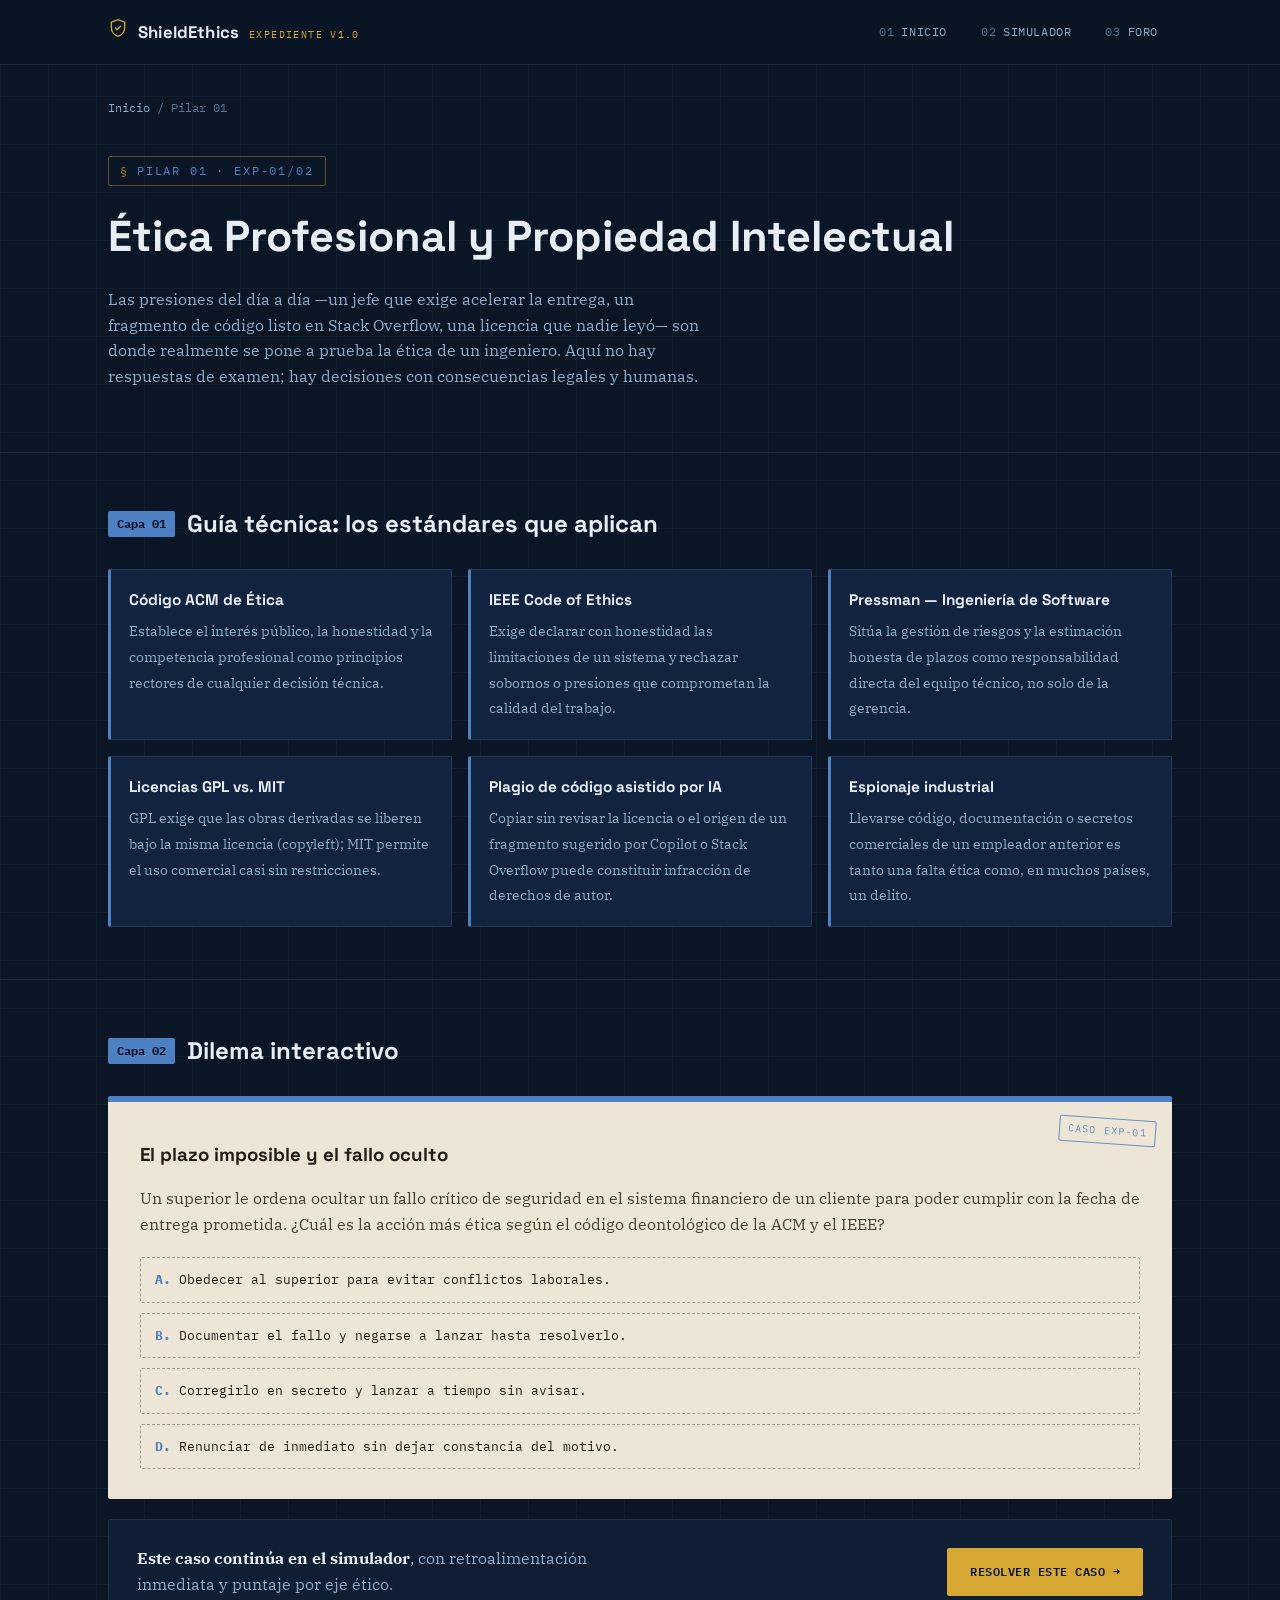
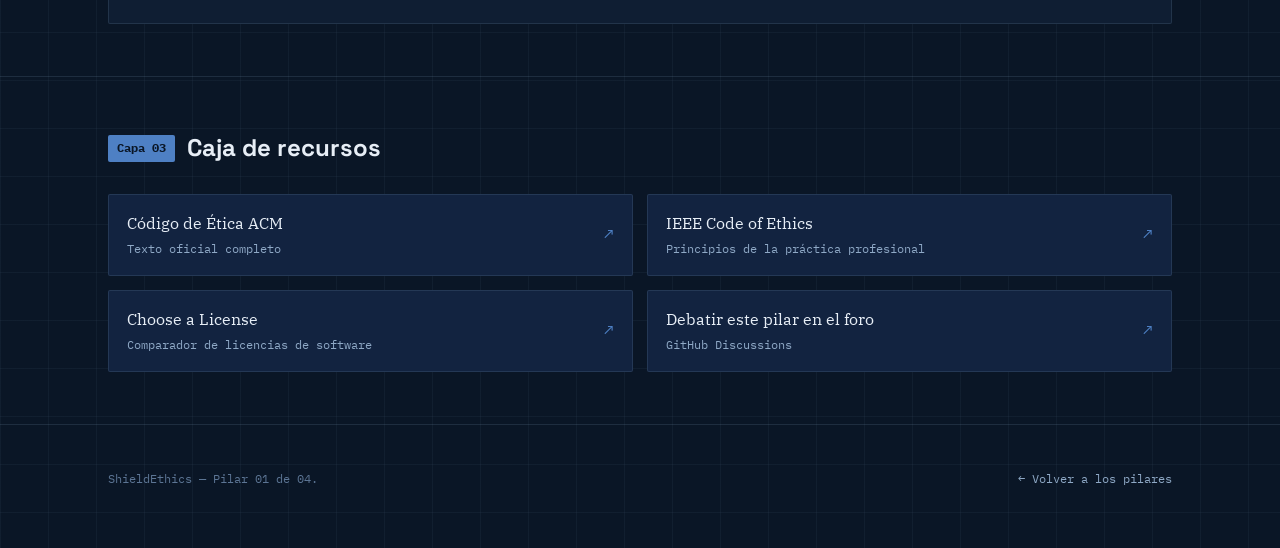
==== 01-etica-profesional-y-propiedad-intelectual/index.html @ 404873ba "Update GitHub link to specific discussions category" ====
<!DOCTYPE html>
<html lang="es">
<head>
<meta charset="UTF-8">
<meta name="viewport" content="width=device-width, initial-scale=1.0">
<title>Ética Profesional y Propiedad Intelectual — ShieldEthics</title>
<link rel="stylesheet" href="../css/estilos.css">
</head>
<body class="p1-tema">

<nav class="nav">
  <div class="nav-inner">
    <a href="../index.html" class="marca">
      <svg class="icono-escudo" viewBox="0 0 24 24" fill="none" xmlns="http://www.w3.org/2000/svg">
        <path d="M12 2L4 5v6c0 5.2 3.4 9.7 8 11 4.6-1.3 8-5.8 8-11V5l-8-3z" stroke="#D6A733" stroke-width="1.6"/>
        <path d="M9 12l2 2 4-4" stroke="#D6A733" stroke-width="1.6" stroke-linecap="round" stroke-linejoin="round"/>
      </svg>
      ShieldEthics <small>Expediente v1.0</small>
    </a>
    <ul class="nav-links">
      <li><a href="../index.html"><span class="n">01</span><span class="texto">Inicio</span></a></li>
      <li><a href="../simulador.html"><span class="n">02</span><span class="texto">Simulador</span></a></li>
      <li><a href="https://github.com" target="_blank" rel="noopener"><span class="n">03</span><span class="texto">Foro</span></a></li>
    </ul>
  </div>
</nav>

<div class="contenedor">
  <p class="migas"><a href="../index.html">Inicio</a> / Pilar 01</p>
</div>

<header class="pilar-hero">
  <div class="contenedor">
    <span class="eyebrow tag">Pilar 01 · EXP-01/02</span>
    <h1>Ética Profesional y Propiedad Intelectual</h1>
    <p>Las presiones del día a día —un jefe que exige acelerar la entrega, un fragmento de código listo en Stack Overflow, una licencia que nadie leyó— son donde realmente se pone a prueba la ética de un ingeniero. Aquí no hay respuestas de examen; hay decisiones con consecuencias legales y humanas.</p>
  </div>
</header>

<section class="capa">
  <div class="contenedor">
    <div class="capa-titulo">
      <span class="num">Capa 01</span>
      <h2>Guía técnica: los estándares que aplican</h2>
    </div>
    <div class="norma-grid">
      <div class="norma">
        <b>Código ACM de Ética</b>
        <span>Establece el interés público, la honestidad y la competencia profesional como principios rectores de cualquier decisión técnica.</span>
      </div>
      <div class="norma">
        <b>IEEE Code of Ethics</b>
        <span>Exige declarar con honestidad las limitaciones de un sistema y rechazar sobornos o presiones que comprometan la calidad del trabajo.</span>
      </div>
      <div class="norma">
        <b>Pressman — Ingeniería de Software</b>
        <span>Sitúa la gestión de riesgos y la estimación honesta de plazos como responsabilidad directa del equipo técnico, no solo de la gerencia.</span>
      </div>
      <div class="norma">
        <b>Licencias GPL vs. MIT</b>
        <span>GPL exige que las obras derivadas se liberen bajo la misma licencia (copyleft); MIT permite el uso comercial casi sin restricciones.</span>
      </div>
      <div class="norma">
        <b>Plagio de código asistido por IA</b>
        <span>Copiar sin revisar la licencia o el origen de un fragmento sugerido por Copilot o Stack Overflow puede constituir infracción de derechos de autor.</span>
      </div>
      <div class="norma">
        <b>Espionaje industrial</b>
        <span>Llevarse código, documentación o secretos comerciales de un empleador anterior es tanto una falta ética como, en muchos países, un delito.</span>
      </div>
    </div>
  </div>
</section>

<section class="capa">
  <div class="contenedor">
    <div class="capa-titulo">
      <span class="num">Capa 02</span>
      <h2>Dilema interactivo</h2>
    </div>
    <div class="dilema">
      <span class="sello">Caso EXP-01</span>
      <h3>El plazo imposible y el fallo oculto</h3>
      <p>Un superior le ordena ocultar un fallo crítico de seguridad en el sistema financiero de un cliente para poder cumplir con la fecha de entrega prometida. ¿Cuál es la acción más ética según el código deontológico de la ACM y el IEEE?</p>
      <div class="opciones">
        <div><b>A.</b> Obedecer al superior para evitar conflictos laborales.</div>
        <div><b>B.</b> Documentar el fallo y negarse a lanzar hasta resolverlo.</div>
        <div><b>C.</b> Corregirlo en secreto y lanzar a tiempo sin avisar.</div>
        <div><b>D.</b> Renunciar de inmediato sin dejar constancia del motivo.</div>
      </div>
    </div>
    <div class="cta-foro" style="margin-top:20px;">
      <p><strong>Este caso continúa en el simulador</strong>, con retroalimentación inmediata y puntaje por eje ético.</p>
      <a href="../simulador.html" class="btn btn-primario">Resolver este caso →</a>
    </div>
  </div>
</section>

<section class="capa" style="border-bottom:none;">
  <div class="contenedor">
    <div class="capa-titulo">
      <span class="num">Capa 03</span>
      <h2>Caja de recursos</h2>
    </div>
    <div class="recursos">
      <a class="recurso" href="https://www.acm.org/code-of-ethics" target="_blank" rel="noopener">
        <div>Código de Ética ACM<small>Texto oficial completo</small></div>
        <span class="flecha">↗</span>
      </a>
      <a class="recurso" href="https://www.ieee.org/about/corporate/governance/p7-8.html" target="_blank" rel="noopener">
        <div>IEEE Code of Ethics<small>Principios de la práctica profesional</small></div>
        <span class="flecha">↗</span>
      </a>
      <a class="recurso" href="https://choosealicense.com/" target="_blank" rel="noopener">
        <div>Choose a License<small>Comparador de licencias de software</small></div>
        <span class="flecha">↗</span>
      </a>
      <a class="recurso" href="https://github.com/joseluisx-x/ethical-playboook/discussions/categories/ética-y-propiedad-intelectual" target="_blank" rel="noopener">
        <div>Debatir este pilar en el foro<small>GitHub Discussions</small></div>
        <span class="flecha">↗</span>
      </a>
    </div>
  </div>
</section>

<footer>
  <div class="contenedor footer-grid">
    <span>ShieldEthics — Pilar 01 de 04.</span>
    <span><a href="../index.html">← Volver a los pilares</a></span>
  </div>
</footer>

</body>
</html>
---- css/estilos.css ----
/* =========================================================================
   SHIELDETHICS — Manual Operativo del Ingeniero
   Sistema de diseño: "Expediente de Ingeniería"
   La estética se inspira en los legajos de auditoría técnica y los planos
   de ingeniería: fondo tipo plano azul (blueprint), tarjetas que imitan
   carpetas de expediente con sello de revisión, y tipografía que mezcla
   una mano técnica (mono) con una mano editorial (serif) para transmitir
   la doble naturaleza del proyecto: normativa + argumento humano.
   ========================================================================= */

@import url('https://fonts.googleapis.com/css2?family=Space+Grotesk:wght@400;500;600;700&family=IBM+Plex+Serif:ital,wght@0,400;0,500;0,600;1,400&family=IBM+Plex+Mono:wght@400;500;600&display=swap');

:root{
  /* --- paleta base (plano de ingeniería) --- */
  --ink:            #0A1626;
  --ink-2:          #0F1E33;
  --panel:          #122340;
  --panel-line:     rgba(146, 180, 214, 0.14);
  --grid-line:      rgba(146, 180, 214, 0.055);

  /* --- papel del expediente --- */
  --paper:          #EDE6D6;
  --paper-2:        #E2D8C0;
  --paper-ink:       #211C13;
  --paper-ink-soft: #4A4230;

  /* --- texto sobre el plano --- */
  --text:           #E7EEF6;
  --text-muted:     #8FA9C6;
  --text-faint:     #5C7594;

  /* --- acento de autoridad / sello --- */
  --amber:          #D6A733;
  --amber-deep:     #A97C1B;

  /* --- pilares --- */
  --p1: #4E80C4;  /* Ética Profesional — azul institucional */
  --p2: #C0432B;  /* Ciberseguridad — rojo alerta */
  --p3: #8C63C7;  /* IA y Sociedad — morado */
  --p4: #3E8C5C;  /* Sostenibilidad — verde técnico */

  --radius: 3px;
  --serif: 'IBM Plex Serif', Georgia, serif;
  --display: 'Space Grotesk', 'IBM Plex Sans', sans-serif;
  --mono: 'IBM Plex Mono', 'SFMono-Regular', monospace;
}

*{ box-sizing:border-box; }
html{ scroll-behavior:smooth; }

body{
  margin:0;
  background:
    linear-gradient(var(--grid-line) 1px, transparent 1px) 0 0/48px 48px,
    linear-gradient(90deg, var(--grid-line) 1px, transparent 1px) 0 0/48px 48px,
    var(--ink);
  color:var(--text);
  font-family:var(--serif);
  line-height:1.6;
  -webkit-font-smoothing:antialiased;
}

a{ color:inherit; }
img{ max-width:100%; }

::selection{ background:var(--amber); color:var(--ink); }

@media (prefers-reduced-motion: reduce){
  *{ animation-duration:0.001ms !important; transition-duration:0.001ms !important; }
}

/* focus visibility */
a:focus-visible, button:focus-visible, [tabindex]:focus-visible{
  outline:2px solid var(--amber);
  outline-offset:3px;
}

.contenedor{
  max-width:1120px;
  margin:0 auto;
  padding:0 28px;
}

/* =========================================================================
   NAV
   ========================================================================= */
.nav{
  position:sticky; top:0; z-index:50;
  background:rgba(10,22,38,0.86);
  backdrop-filter:blur(10px);
  border-bottom:1px solid var(--panel-line);
}
.nav-inner{
  max-width:1120px; margin:0 auto; padding:0 28px;
  height:64px; display:flex; align-items:center; justify-content:space-between;
}
.marca{
  display:flex; align-items:baseline; gap:10px;
  font-family:var(--display); font-weight:700; letter-spacing:0.01em;
  font-size:1.05rem; text-decoration:none; color:var(--text);
}
.marca .icono-escudo{
  width:20px; height:20px; flex:none;
}
.marca small{
  font-family:var(--mono); font-weight:400; font-size:0.62rem;
  color:var(--amber); letter-spacing:0.14em; text-transform:uppercase;
}
.nav-links{ display:flex; gap:6px; list-style:none; margin:0; padding:0; }
.nav-links a{
  display:flex; align-items:center; gap:7px;
  font-family:var(--mono); font-size:0.74rem; letter-spacing:0.05em;
  text-transform:uppercase; text-decoration:none;
  color:var(--text-muted); padding:10px 14px; border-radius:var(--radius);
  transition:color .15s ease, background .15s ease;
}
.nav-links a:hover{ color:var(--text); background:var(--panel); }
.nav-links a.activo{ color:var(--amber); }
.nav-links a .n{ color:var(--text-faint); }

@media (max-width:720px){
  .nav-links span.texto{ display:none; }
  .nav-links a{ padding:10px 10px; }
}

/* =========================================================================
   SELLO / ETIQUETAS TIPO EXPEDIENTE
   ========================================================================= */
.eyebrow{
  display:inline-flex; align-items:center; gap:8px;
  font-family:var(--mono); font-size:0.72rem; letter-spacing:0.16em;
  text-transform:uppercase; color:var(--amber);
  border:1px solid rgba(214,167,51,0.4);
  padding:5px 11px; border-radius:2px;
}
.eyebrow::before{ content:"§"; color:var(--amber-deep); }

.sello{
  position:absolute; top:16px; right:16px;
  font-family:var(--mono); font-size:0.62rem; letter-spacing:0.12em;
  text-transform:uppercase; color:var(--amber);
  border:1.5px solid var(--amber);
  padding:4px 8px; border-radius:2px;
  transform:rotate(4deg);
  opacity:0.85;
}

/* =========================================================================
   HERO
   ========================================================================= */
.hero{
  padding:96px 0 72px;
  border-bottom:1px solid var(--panel-line);
  position:relative;
  overflow:hidden;
}
.hero::after{
  content:"";
  position:absolute; inset:0;
  background:radial-gradient(ellipse 60% 50% at 82% 0%, rgba(78,128,196,0.16), transparent 70%);
  pointer-events:none;
}
.hero-grid{
  display:grid; grid-template-columns:1.15fr 0.85fr; gap:56px; align-items:end;
  position:relative;
}
@media (max-width:860px){ .hero-grid{ grid-template-columns:1fr; } }

.hero h1{
  font-family:var(--display); font-weight:700;
  font-size:clamp(2.3rem, 4.4vw, 3.6rem);
  line-height:1.08; letter-spacing:-0.01em;
  margin:22px 0 20px; color:var(--text);
}
.hero h1 em{ font-style:normal; color:var(--amber); }
.hero p.lead{
  font-size:1.06rem; color:var(--text-muted); max-width:52ch; margin:0 0 30px;
}
.hero-acciones{ display:flex; gap:14px; flex-wrap:wrap; }

.expediente-mini{
  border:1px solid var(--panel-line); background:var(--panel);
  border-radius:var(--radius); padding:20px 22px;
  font-family:var(--mono); font-size:0.78rem; color:var(--text-muted);
}
.expediente-mini .fila{
  display:flex; justify-content:space-between; padding:7px 0;
  border-bottom:1px dashed var(--panel-line);
}
.expediente-mini .fila:last-child{ border-bottom:none; }
.expediente-mini .fila b{ color:var(--text); font-weight:500; }

/* =========================================================================
   BOTONES
   ========================================================================= */
.btn{
  display:inline-flex; align-items:center; gap:9px;
  font-family:var(--mono); font-size:0.78rem; letter-spacing:0.04em;
  text-transform:uppercase; text-decoration:none; cursor:pointer;
  padding:13px 22px; border-radius:2px; border:1px solid transparent;
  transition:transform .12s ease, background .15s ease, border-color .15s ease;
}
.btn:hover{ transform:translateY(-1px); }
.btn-primario{ background:var(--amber); color:var(--ink); font-weight:600; }
.btn-primario:hover{ background:#E4B948; }
.btn-secundario{ background:transparent; color:var(--text); border-color:var(--panel-line); }
.btn-secundario:hover{ border-color:var(--text-muted); }
.btn-foro{ background:var(--ink-2); color:var(--amber); border-color:rgba(214,167,51,0.35); }
.btn-foro:hover{ border-color:var(--amber); }

/* =========================================================================
   PILARES — tarjetas tipo carpeta de expediente
   ========================================================================= */
.seccion{ padding:76px 0; }
.seccion-cabecera{ max-width:64ch; margin-bottom:44px; }
.seccion-cabecera h2{
  font-family:var(--display); font-size:clamp(1.6rem,2.6vw,2.1rem);
  margin:14px 0 12px; color:var(--text);
}
.seccion-cabecera p{ color:var(--text-muted); }

.pilares-grid{
  display:grid; grid-template-columns:repeat(2, 1fr); gap:22px;
}
@media (max-width:760px){ .pilares-grid{ grid-template-columns:1fr; } }

.carpeta{
  --acento: var(--p1);
  position:relative;
  background:var(--paper);
  color:var(--paper-ink);
  border-radius:2px;
  padding:26px 26px 24px;
  min-height:230px;
  text-decoration:none;
  display:block;
  box-shadow:0 1px 0 rgba(0,0,0,0.2), 0 14px 30px -18px rgba(0,0,0,0.55);
  transition:transform .18s ease, box-shadow .18s ease;
  border-top:6px solid var(--acento);
}
.carpeta:hover{
  transform:translateY(-4px);
  box-shadow:0 1px 0 rgba(0,0,0,0.2), 0 22px 40px -18px rgba(0,0,0,0.65);
}
.carpeta::before{
  /* pestaña de carpeta */
  content:attr(data-exp);
  position:absolute; top:-15px; left:26px;
  background:var(--acento); color:var(--ink);
  font-family:var(--mono); font-size:0.66rem; letter-spacing:0.08em;
  padding:4px 10px; border-radius:2px 2px 0 0;
  font-weight:600;
}
.carpeta .sello{ color:var(--acento); border-color:var(--acento); opacity:0.7; }
.carpeta h3{
  font-family:var(--display); font-weight:600; font-size:1.28rem;
  margin:6px 0 10px; padding-right:70px; color:var(--paper-ink);
}
.carpeta p{ color:var(--paper-ink-soft); font-size:0.92rem; margin:0 0 18px; }
.carpeta .autores{
  font-family:var(--mono); font-size:0.68rem; color:var(--paper-ink-soft);
  letter-spacing:0.03em; border-top:1px dashed rgba(33,28,19,0.28);
  padding-top:12px; display:flex; justify-content:space-between; align-items:center;
}
.carpeta .ir{ color:var(--acento); font-weight:700; }

.carpeta.p1{ --acento:var(--p1); }
.carpeta.p2{ --acento:var(--p2); }
.carpeta.p3{ --acento:var(--p3); }
.carpeta.p4{ --acento:var(--p4); }

/* =========================================================================
   CAJA DE RECURSOS / CAPAS DE CONTENIDO (páginas de pilar)
   ========================================================================= */
.migas{
  font-family:var(--mono); font-size:0.74rem; color:var(--text-faint);
  padding:22px 0 0;
}
.migas a{ color:var(--text-muted); text-decoration:none; }
.migas a:hover{ color:var(--amber); }

.pilar-hero{
  padding:26px 0 46px;
  border-bottom:1px solid var(--panel-line);
}
.pilar-hero .tag{ color:var(--acento-pilar); }
.pilar-hero h1{
  font-family:var(--display); font-size:clamp(2rem,4vw,2.7rem);
  margin:16px 0 14px;
}
.pilar-hero p{ color:var(--text-muted); max-width:60ch; }

.capa{
  padding:52px 0; border-bottom:1px solid var(--panel-line);
}
.capa-titulo{
  display:flex; align-items:center; gap:12px; margin-bottom:26px;
}
.capa-titulo .num{
  font-family:var(--mono); font-size:0.72rem; color:var(--ink);
  background:var(--acento-pilar); padding:4px 9px; border-radius:2px; font-weight:700;
}
.capa-titulo h2{ font-family:var(--display); font-size:1.5rem; margin:0; }

.norma-grid{
  display:grid; grid-template-columns:repeat(3,1fr); gap:16px;
}
@media (max-width:760px){ .norma-grid{ grid-template-columns:1fr; } }
.norma{
  background:var(--panel); border:1px solid var(--panel-line);
  border-left:3px solid var(--acento-pilar);
  padding:18px 18px; border-radius:2px;
}
.norma b{ display:block; font-family:var(--display); font-size:0.96rem; margin-bottom:6px; }
.norma span{ color:var(--text-muted); font-size:0.86rem; }

.dilema{
  background:var(--paper); color:var(--paper-ink);
  border-radius:2px; padding:30px 32px; position:relative;
  border-top:6px solid var(--acento-pilar);
}
.dilema .sello{ color:var(--acento-pilar); border-color:var(--acento-pilar); }
.dilema h3{ font-family:var(--display); margin:8px 0 14px; padding-right:110px; }
.dilema p{ color:var(--paper-ink-soft); }
.dilema .opciones{ margin-top:20px; display:grid; gap:10px; }
.dilema .opciones div{
  font-family:var(--mono); font-size:0.84rem;
  border:1px dashed rgba(33,28,19,0.35); border-radius:2px;
  padding:11px 14px;
}
.dilema .opciones b{ color:var(--acento-pilar); }

.recursos{ display:grid; grid-template-columns:repeat(2,1fr); gap:14px; }
@media (max-width:760px){ .recursos{ grid-template-columns:1fr; } }
.recurso{
  display:flex; justify-content:space-between; align-items:center; gap:12px;
  background:var(--panel); border:1px solid var(--panel-line);
  padding:16px 18px; border-radius:2px; text-decoration:none; color:var(--text);
}
.recurso:hover{ border-color:var(--acento-pilar); }
.recurso small{ display:block; color:var(--text-muted); font-family:var(--mono); font-size:0.72rem; margin-top:4px; }
.recurso .flecha{ color:var(--acento-pilar); font-family:var(--mono); }

.cta-foro{
  display:flex; align-items:center; justify-content:space-between; gap:20px;
  flex-wrap:wrap;
  background:var(--ink-2); border:1px solid var(--panel-line);
  padding:26px 28px; border-radius:2px; margin-top:8px;
}
.cta-foro p{ margin:0; color:var(--text-muted); max-width:48ch; }
.cta-foro strong{ color:var(--text); }

/* páginas de pilar: acento por color, definido inline vía style */
.p1-tema{ --acento-pilar:var(--p1); }
.p2-tema{ --acento-pilar:var(--p2); }
.p3-tema{ --acento-pilar:var(--p3); }
.p4-tema{ --acento-pilar:var(--p4); }

/* =========================================================================
   SIMULADOR
   ========================================================================= */
.simulador-shell{ padding:52px 0 90px; }

.simulador-intro{
  text-align:center; max-width:60ch; margin:0 auto 40px;
}
.simulador-intro h1{
  font-family:var(--display); font-size:clamp(1.9rem,3.6vw,2.5rem); margin:16px 0 12px;
}
.modo-grid{
  display:grid; grid-template-columns:repeat(5,1fr); gap:12px; max-width:900px; margin:0 auto;
}
@media (max-width:820px){ .modo-grid{ grid-template-columns:repeat(2,1fr); } }
.modo-card{
  background:var(--panel); border:1px solid var(--panel-line);
  border-radius:2px; padding:18px 14px; text-align:left; cursor:pointer;
  color:var(--text); font-family:inherit; font-size:0.86rem;
  border-top:4px solid var(--m-acento, var(--amber));
  transition:transform .12s ease, border-color .12s ease;
}
.modo-card:hover{ transform:translateY(-3px); border-color:var(--m-acento, var(--amber)); }
.modo-card b{ display:block; font-family:var(--display); font-size:0.95rem; margin-bottom:6px; }
.modo-card span{ color:var(--text-muted); font-size:0.78rem; }

#zona-juego{ display:none; max-width:760px; margin:0 auto; }
#zona-juego.activo{ display:block; }

.barra-progreso{
  display:flex; align-items:center; gap:14px; margin-bottom:28px;
  font-family:var(--mono); font-size:0.74rem; color:var(--text-muted);
}
.barra-progreso .pista{
  flex:1; height:6px; background:var(--panel); border-radius:3px; overflow:hidden;
  border:1px solid var(--panel-line);
}
.barra-progreso .relleno{
  height:100%; background:var(--amber); width:0%; transition:width .35s ease;
}

.tarjeta-caso{
  background:var(--paper); color:var(--paper-ink);
  border-radius:2px; padding:34px 34px 30px; position:relative;
  border-top:6px solid var(--amber-deep);
}
.tarjeta-caso .sello{ color:var(--amber-deep); border-color:var(--amber-deep); }
.tarjeta-caso h2{ font-family:var(--display); font-size:1.4rem; margin:10px 0 16px; padding-right:110px; }
.tarjeta-caso p.situacion{ color:var(--paper-ink-soft); margin-bottom:24px; }

.opciones-juego{ display:grid; gap:12px; }
.opcion-btn{
  text-align:left; background:transparent; cursor:pointer;
  border:1.5px solid rgba(33,28,19,0.3); border-radius:2px;
  padding:14px 16px; font-family:var(--serif); font-size:0.95rem; color:var(--paper-ink);
  transition:border-color .12s ease, background .12s ease;
}
.opcion-btn:hover{ border-color:var(--paper-ink); background:rgba(33,28,19,0.05); }
.opcion-btn b{ font-family:var(--mono); color:var(--amber-deep); margin-right:8px; }
.opcion-btn.elegida{ border-color:var(--amber-deep); background:rgba(169,124,27,0.1); }
.opcion-btn:disabled{ cursor:default; opacity:0.75; }

.retro{
  margin-top:20px; padding:16px 18px; border-radius:2px;
  font-size:0.9rem; border-left:4px solid var(--amber-deep);
  background:rgba(169,124,27,0.08); color:var(--paper-ink-soft);
  display:none;
}
.retro.activo{ display:block; }

.acciones-caso{ display:flex; justify-content:flex-end; margin-top:22px; }

.resultado{ display:none; }
.resultado.activo{ display:block; }
.resultado-cabecera{ text-align:center; margin-bottom:30px; }
.resultado-cabecera .eyebrow{ margin-bottom:14px; }
.resultado-cabecera h2{ font-family:var(--display); font-size:1.9rem; margin:0 0 10px; }
.resultado-cabecera p{ color:var(--text-muted); }

.perfil-tarjeta{
  background:var(--paper); color:var(--paper-ink); border-radius:2px;
  padding:30px 32px; border-top:6px solid var(--perfil-color, var(--amber));
  margin-bottom:26px;
}
.perfil-tarjeta .sello{ color:var(--perfil-color, var(--amber-deep)); border-color:var(--perfil-color, var(--amber-deep)); }
.perfil-tarjeta h3{ font-family:var(--display); font-size:1.5rem; margin:8px 0 10px; padding-right:110px; }
.perfil-tarjeta p{ color:var(--paper-ink-soft); }

.barras-categoria{ display:grid; gap:14px; margin:24px 0 30px; }
.barra-cat{ display:grid; grid-template-columns:150px 1fr 50px; align-items:center; gap:12px; font-family:var(--mono); font-size:0.76rem; }
.barra-cat .pista{ height:8px; background:var(--panel); border-radius:4px; overflow:hidden; border:1px solid var(--panel-line); }
.barra-cat .relleno{ height:100%; }
.barra-cat .relleno.etica{ background:var(--p1); }
.barra-cat .relleno.impacto{ background:var(--p4); }
.barra-cat .relleno.viabilidad{ background:var(--p2); }

.resultado-acciones{ display:flex; gap:14px; justify-content:center; flex-wrap:wrap; }

/* =========================================================================
   FOOTER
   ========================================================================= */
footer{
  border-top:1px solid var(--panel-line); padding:44px 0 60px;
  color:var(--text-faint); font-family:var(--mono); font-size:0.76rem;
}
footer .footer-grid{
  display:flex; justify-content:space-between; flex-wrap:wrap; gap:20px;
}
footer a{ color:var(--text-muted); text-decoration:none; }
footer a:hover{ color:var(--amber); }
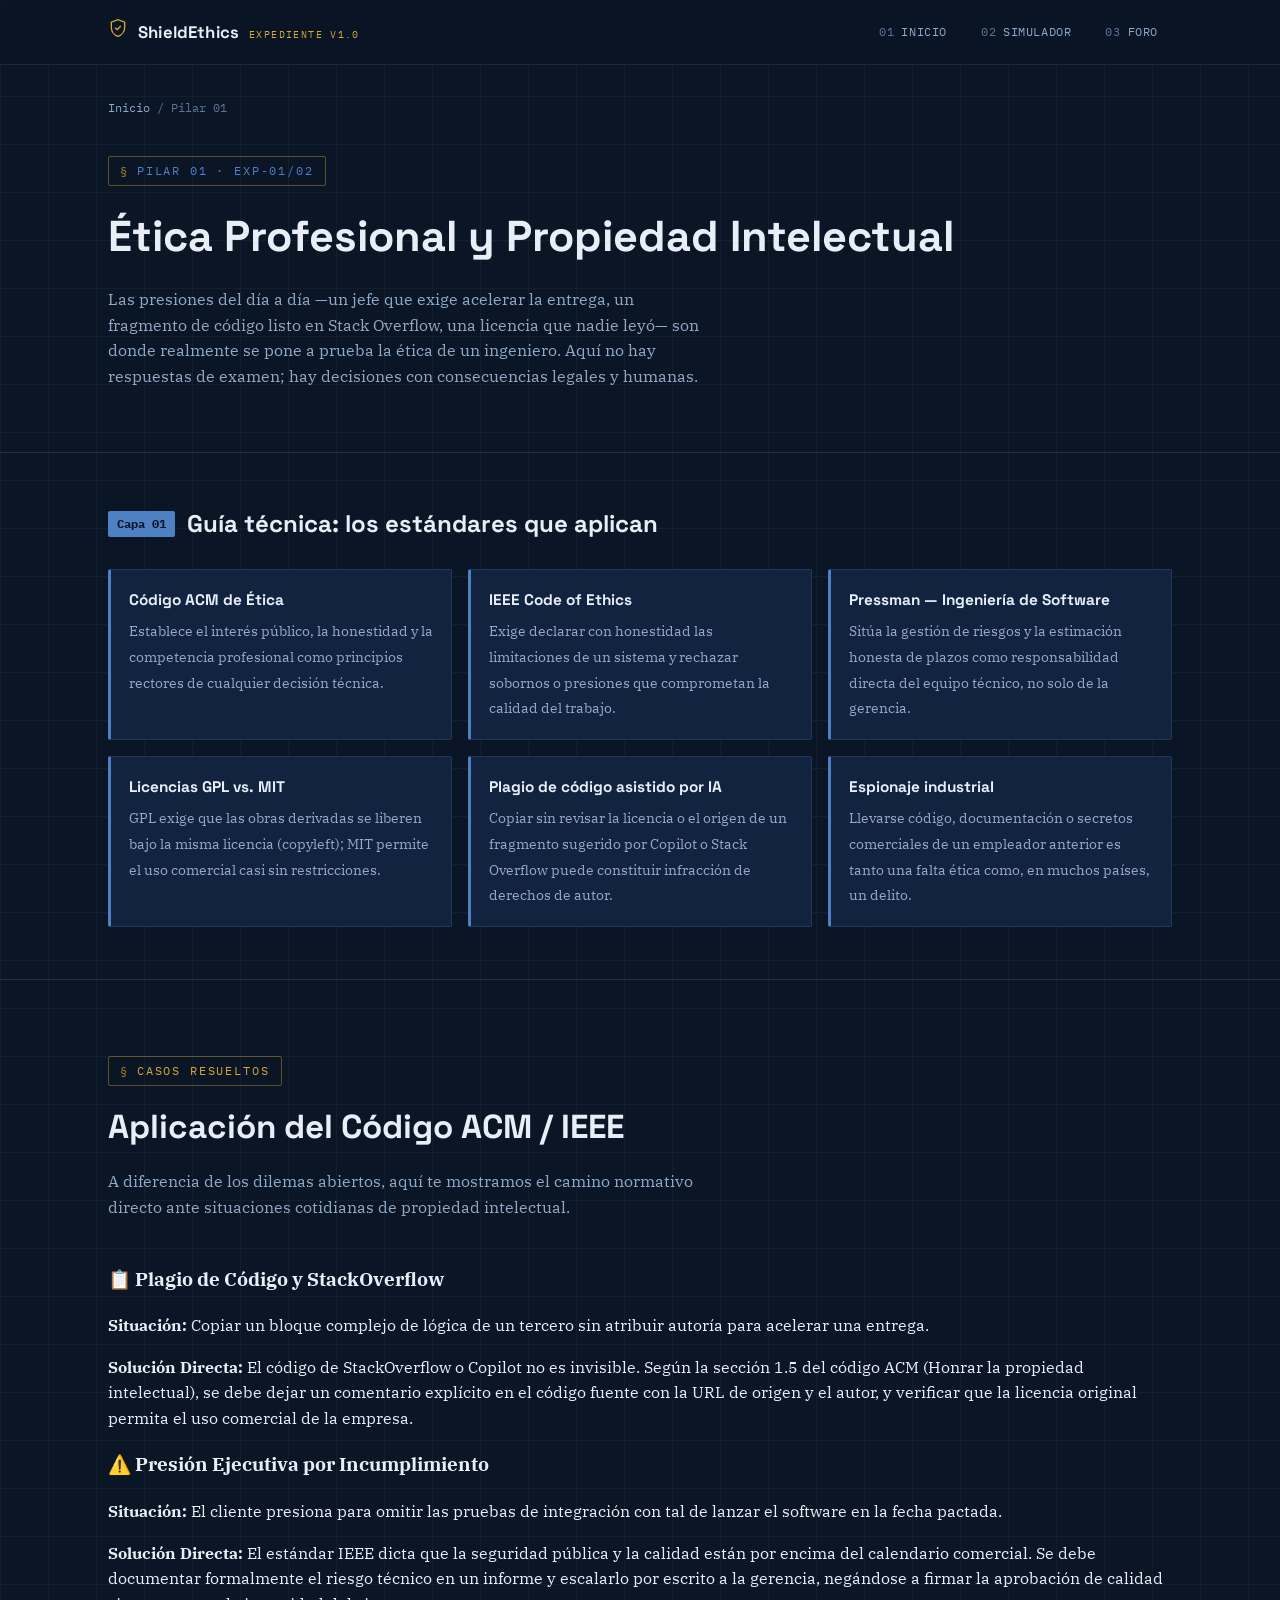
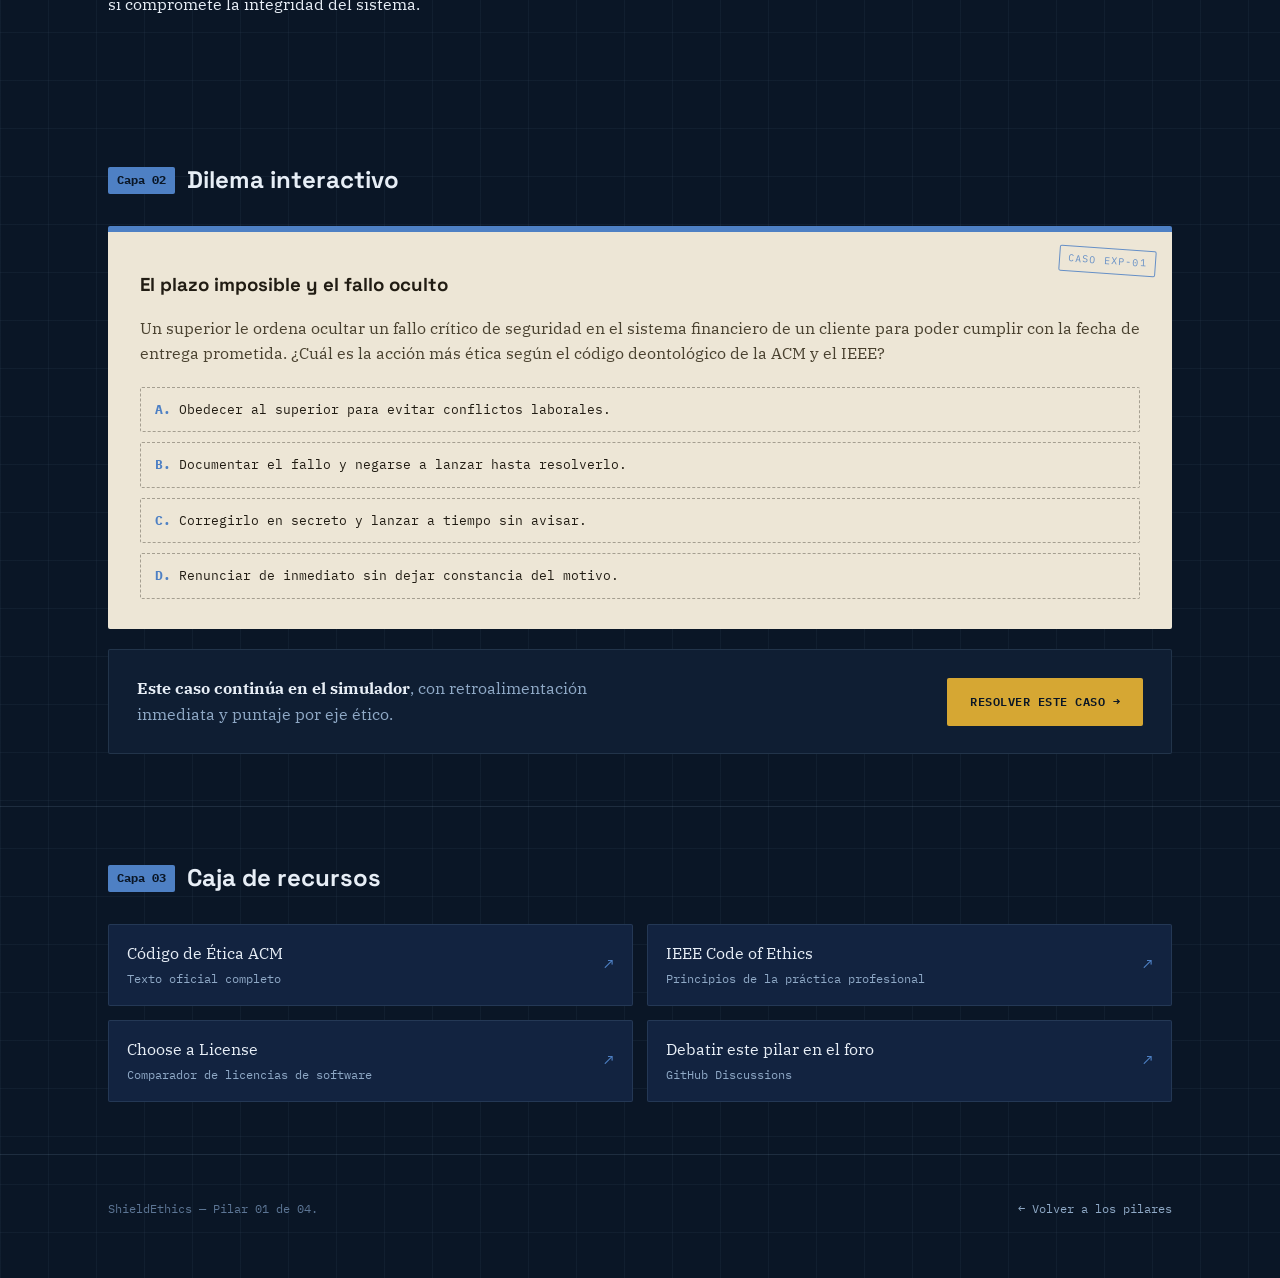
==== commit fb6dcae1: "Add resolved cases section for ACM/IEEE application Added a new section on resolved cases related to" ====
--- a/01-etica-profesional-y-propiedad-intelectual/index.html
+++ b/01-etica-profesional-y-propiedad-intelectual/index.html
@@ -20,7 +20,7 @@
     <ul class="nav-links">
       <li><a href="../index.html"><span class="n">01</span><span class="texto">Inicio</span></a></li>
       <li><a href="../simulador.html"><span class="n">02</span><span class="texto">Simulador</span></a></li>
-      <li><a href="https://github.com" target="_blank" rel="noopener"><span class="n">03</span><span class="texto">Foro</span></a></li>
+      <li><a href="https://github.com/joseluisx-x/ethical-playboook/discussions" target="_blank" rel="noopener"><span class="n">03</span><span class="texto">Foro</span></a></li>
     </ul>
   </div>
 </nav>
@@ -72,6 +72,31 @@
   </div>
 </section>
 
+  <!-- NUEVA SECCIÓN: CASOS RESUELTOS -->
+<section class="seccion" style="background: var(--bg-dark); border-top: 1px solid var(--border);">
+  <div class="contenedor">
+    <div class="seccion-cabecera">
+      <span class="eyebrow">Casos Resueltos</span>
+      <h2>Aplicación del Código ACM / IEEE</h2>
+      <p>A diferencia de los dilemas abiertos, aquí te mostramos el camino normativo directo ante situaciones cotidianas de propiedad intelectual.</p>
+    </div>
+
+    <div class="guia-grid">
+      <div class="guia-item">
+        <h3>📋 Plagio de Código y StackOverflow</h3>
+        <p><strong>Situación:</strong> Copiar un bloque complejo de lógica de un tercero sin atribuir autoría para acelerar una entrega.</p>
+        <p><strong>Solución Directa:</strong> El código de StackOverflow o Copilot no es invisible. Según la sección 1.5 del código ACM (Honrar la propiedad intelectual), se debe dejar un comentario explícito en el código fuente con la URL de origen y el autor, y verificar que la licencia original permita el uso comercial de la empresa.</p>
+      </div>
+      
+      <div class="guia-item">
+        <h3>⚠️ Presión Ejecutiva por Incumplimiento</h3>
+        <p><strong>Situación:</strong> El cliente presiona para omitir las pruebas de integración con tal de lanzar el software en la fecha pactada.</p>
+        <p><strong>Solución Directa:</strong> El estándar IEEE dicta que la seguridad pública y la calidad están por encima del calendario comercial. Se debe documentar formalmente el riesgo técnico en un informe y escalarlo por escrito a la gerencia, negándose a firmar la aprobación de calidad si compromete la integridad del sistema.</p>
+      </div>
+    </div>
+  </div>
+</section>
+  
 <section class="capa">
   <div class="contenedor">
     <div class="capa-titulo">
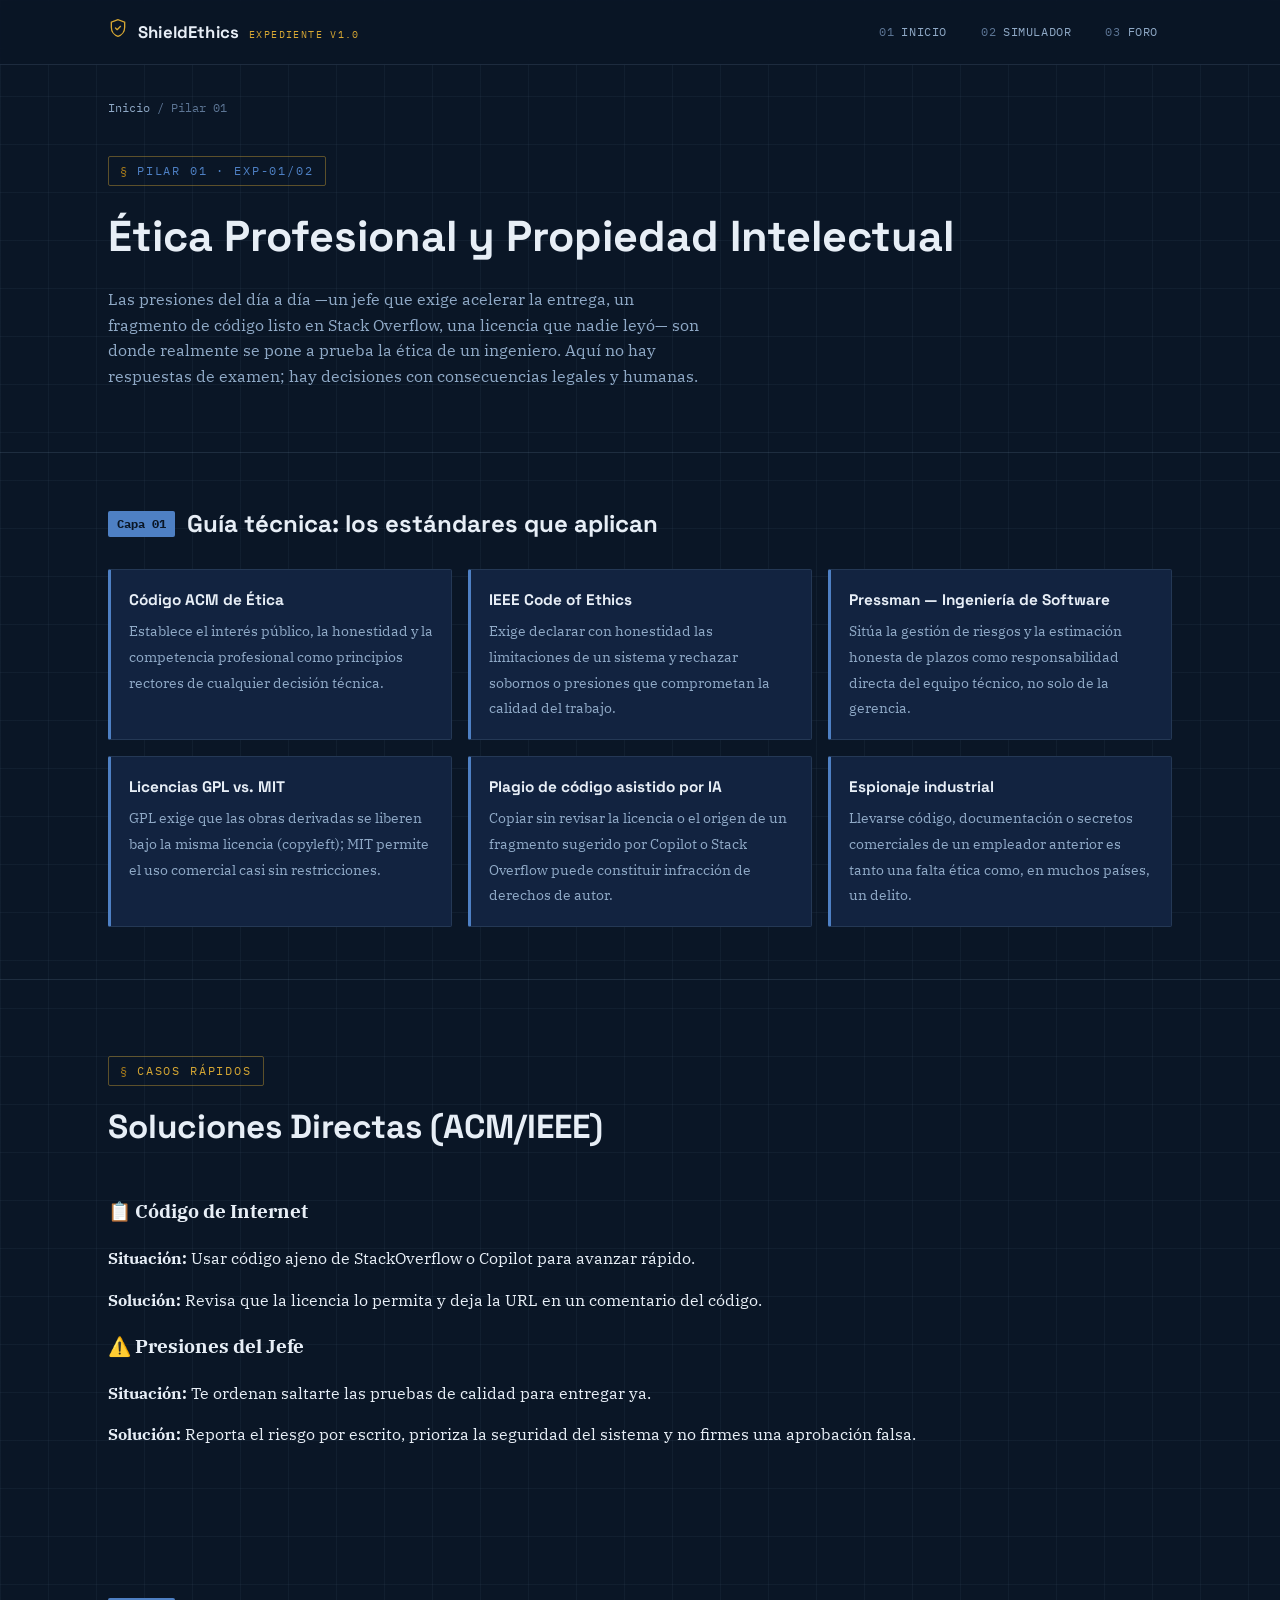
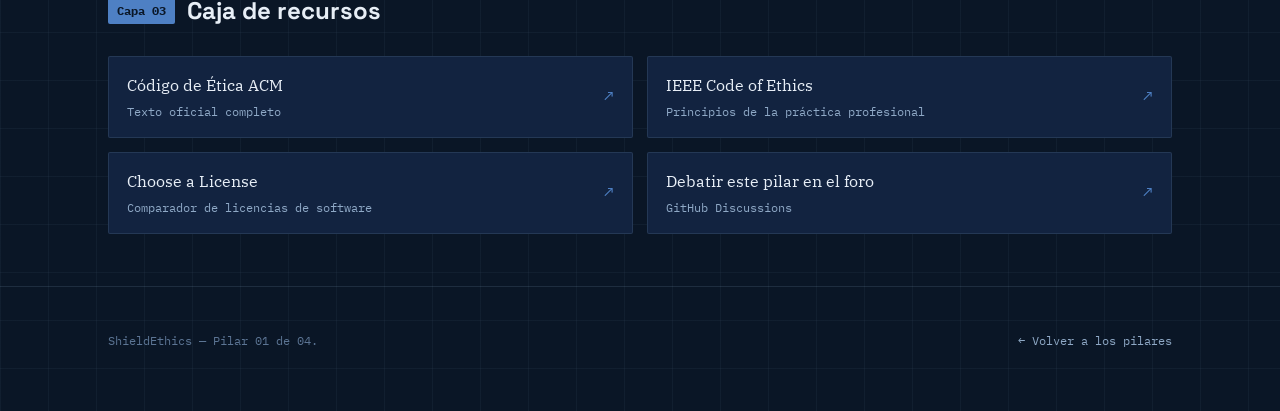
==== commit db91a826: "Update index.html" ====
--- a/01-etica-profesional-y-propiedad-intelectual/index.html
+++ b/01-etica-profesional-y-propiedad-intelectual/index.html
@@ -72,51 +72,23 @@
   </div>
 </section>
 
-  <!-- NUEVA SECCIÓN: CASOS RESUELTOS -->
 <section class="seccion" style="background: var(--bg-dark); border-top: 1px solid var(--border);">
   <div class="contenedor">
     <div class="seccion-cabecera">
-      <span class="eyebrow">Casos Resueltos</span>
-      <h2>Aplicación del Código ACM / IEEE</h2>
-      <p>A diferencia de los dilemas abiertos, aquí te mostramos el camino normativo directo ante situaciones cotidianas de propiedad intelectual.</p>
+      <span class="eyebrow">Casos Rápidos</span>
+      <h2>Soluciones Directas (ACM/IEEE)</h2>
     </div>
-
     <div class="guia-grid">
       <div class="guia-item">
-        <h3>📋 Plagio de Código y StackOverflow</h3>
-        <p><strong>Situación:</strong> Copiar un bloque complejo de lógica de un tercero sin atribuir autoría para acelerar una entrega.</p>
-        <p><strong>Solución Directa:</strong> El código de StackOverflow o Copilot no es invisible. Según la sección 1.5 del código ACM (Honrar la propiedad intelectual), se debe dejar un comentario explícito en el código fuente con la URL de origen y el autor, y verificar que la licencia original permita el uso comercial de la empresa.</p>
+        <h3>📋 Código de Internet</h3>
+        <p><strong>Situación:</strong> Usar código ajeno de StackOverflow o Copilot para avanzar rápido.</p>
+        <p><strong>Solución:</strong> Revisa que la licencia lo permita y deja la URL en un comentario del código.</p>
       </div>
-      
       <div class="guia-item">
-        <h3>⚠️ Presión Ejecutiva por Incumplimiento</h3>
-        <p><strong>Situación:</strong> El cliente presiona para omitir las pruebas de integración con tal de lanzar el software en la fecha pactada.</p>
-        <p><strong>Solución Directa:</strong> El estándar IEEE dicta que la seguridad pública y la calidad están por encima del calendario comercial. Se debe documentar formalmente el riesgo técnico en un informe y escalarlo por escrito a la gerencia, negándose a firmar la aprobación de calidad si compromete la integridad del sistema.</p>
+        <h3>⚠️ Presiones del Jefe</h3>
+        <p><strong>Situación:</strong> Te ordenan saltarte las pruebas de calidad para entregar ya.</p>
+        <p><strong>Solución:</strong> Reporta el riesgo por escrito, prioriza la seguridad del sistema y no firmes una aprobación falsa.</p>
       </div>
-    </div>
-  </div>
-</section>
-  
-<section class="capa">
-  <div class="contenedor">
-    <div class="capa-titulo">
-      <span class="num">Capa 02</span>
-      <h2>Dilema interactivo</h2>
-    </div>
-    <div class="dilema">
-      <span class="sello">Caso EXP-01</span>
-      <h3>El plazo imposible y el fallo oculto</h3>
-      <p>Un superior le ordena ocultar un fallo crítico de seguridad en el sistema financiero de un cliente para poder cumplir con la fecha de entrega prometida. ¿Cuál es la acción más ética según el código deontológico de la ACM y el IEEE?</p>
-      <div class="opciones">
-        <div><b>A.</b> Obedecer al superior para evitar conflictos laborales.</div>
-        <div><b>B.</b> Documentar el fallo y negarse a lanzar hasta resolverlo.</div>
-        <div><b>C.</b> Corregirlo en secreto y lanzar a tiempo sin avisar.</div>
-        <div><b>D.</b> Renunciar de inmediato sin dejar constancia del motivo.</div>
-      </div>
-    </div>
-    <div class="cta-foro" style="margin-top:20px;">
-      <p><strong>Este caso continúa en el simulador</strong>, con retroalimentación inmediata y puntaje por eje ético.</p>
-      <a href="../simulador.html" class="btn btn-primario">Resolver este caso →</a>
     </div>
   </div>
 </section>
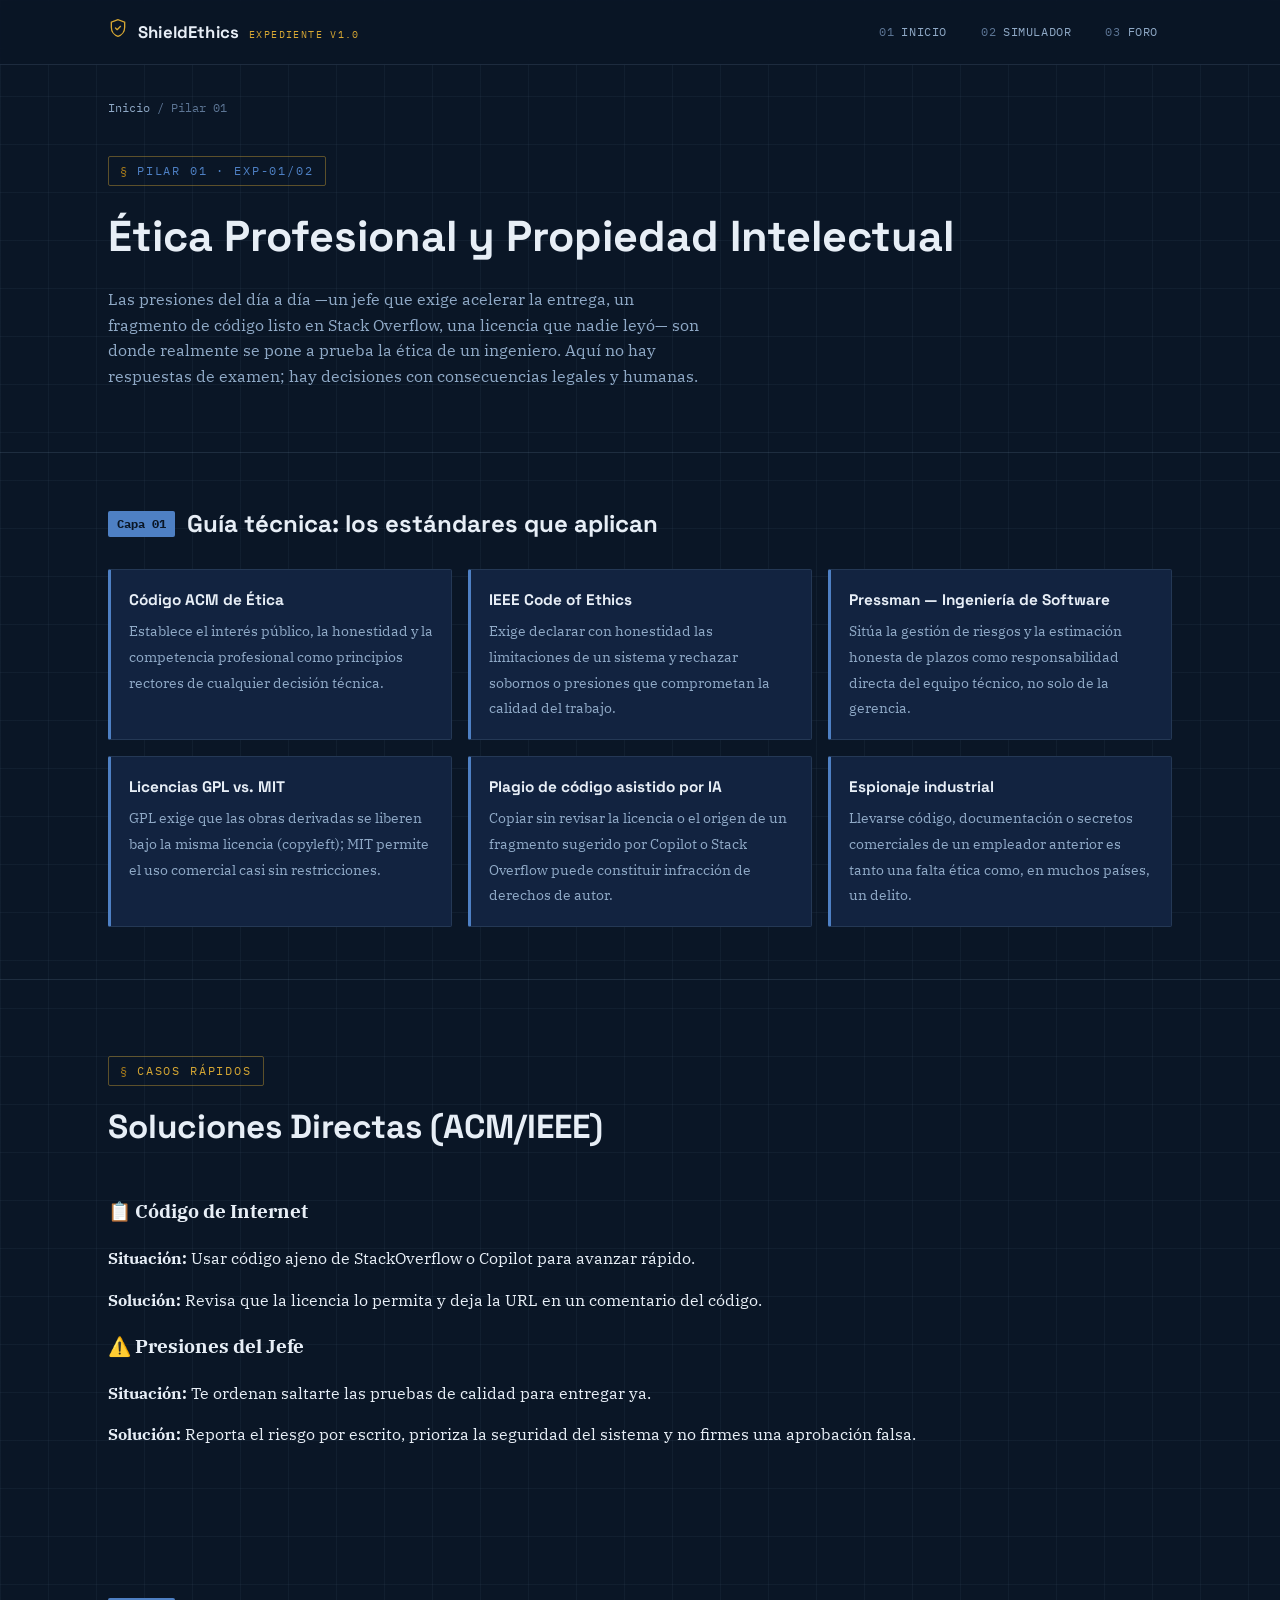
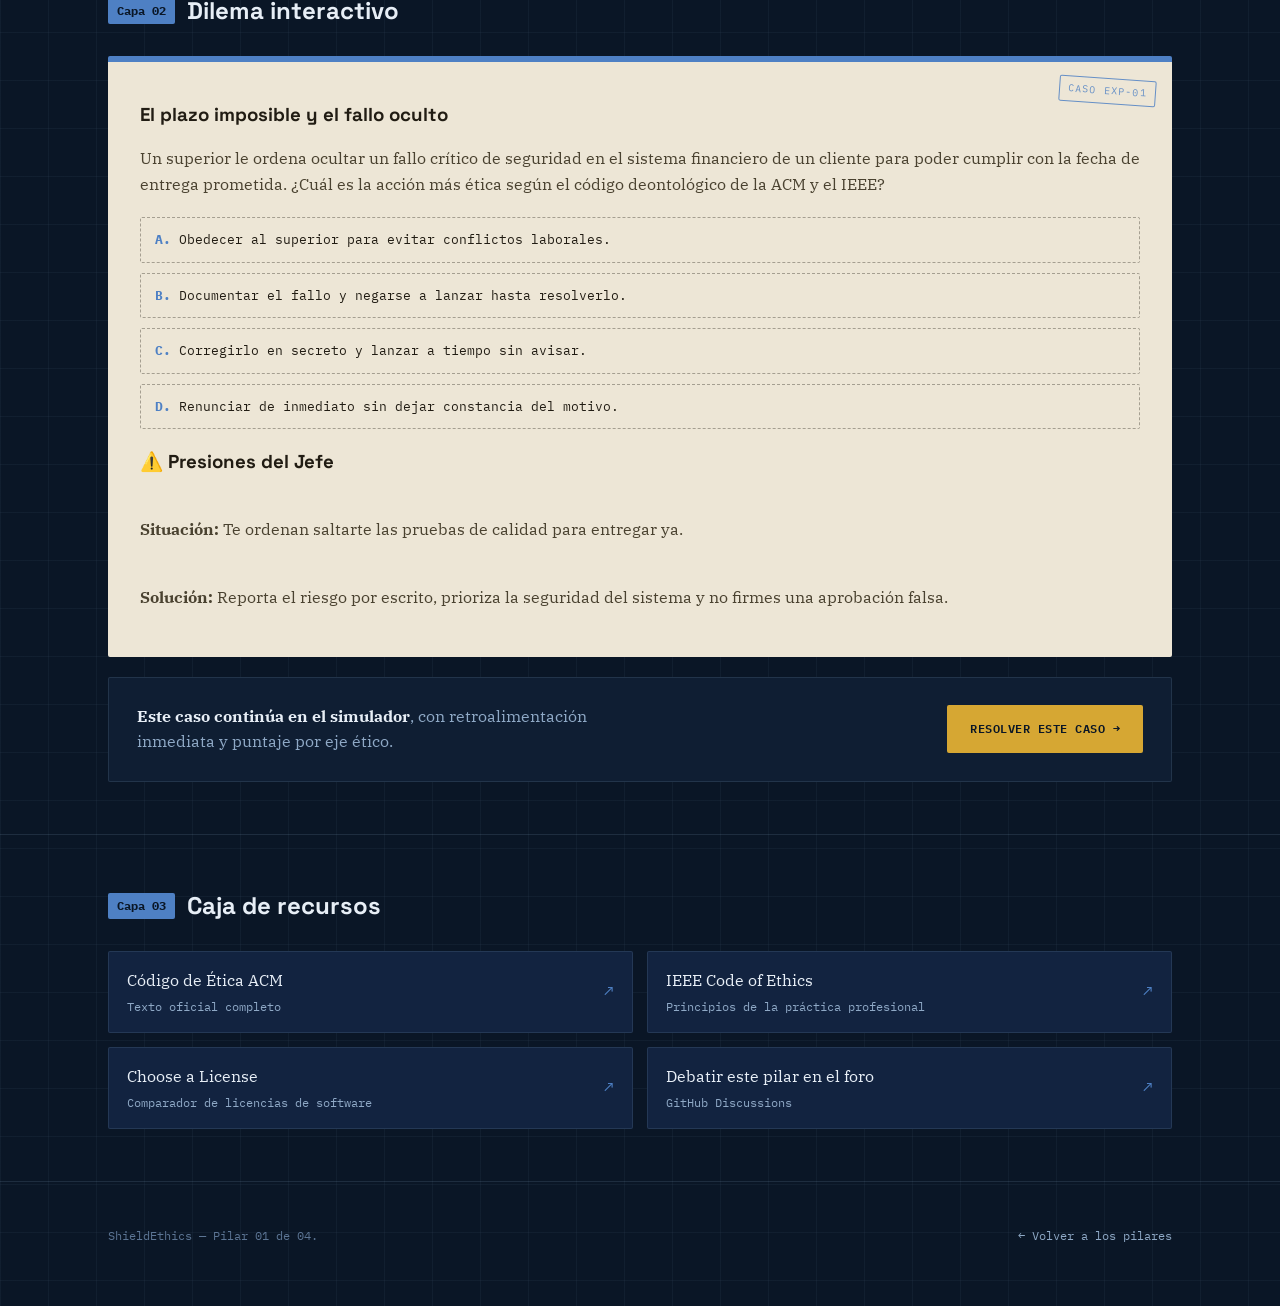
==== commit f7e3ccdf: "Update index.html" ====
--- a/01-etica-profesional-y-propiedad-intelectual/index.html
+++ b/01-etica-profesional-y-propiedad-intelectual/index.html
@@ -93,6 +93,33 @@
   </div>
 </section>
 
+  <section class="capa">
+  <div class="contenedor">
+    <div class="capa-titulo">
+      <span class="num">Capa 02</span>
+      <h2>Dilema interactivo</h2>
+    </div>
+    <div class="dilema">
+      <span class="sello">Caso EXP-01</span>
+      <h3>El plazo imposible y el fallo oculto</h3>
+      <p>Un superior le ordena ocultar un fallo crítico de seguridad en el sistema financiero de un cliente para poder cumplir con la fecha de entrega prometida. ¿Cuál es la acción más ética según el código deontológico de la ACM y el IEEE?</p>
+      <div class="opciones">
+        <div><b>A.</b> Obedecer al superior para evitar conflictos laborales.</div>
+        <div><b>B.</b> Documentar el fallo y negarse a lanzar hasta resolverlo.</div>
+        <div><b>C.</b> Corregirlo en secreto y lanzar a tiempo sin avisar.</div>
+        <div><b>D.</b> Renunciar de inmediato sin dejar constancia del motivo.</div>
+        <h3>⚠️ Presiones del Jefe</h3>
+        <p><strong>Situación:</strong> Te ordenan saltarte las pruebas de calidad para entregar ya.</p>
+        <p><strong>Solución:</strong> Reporta el riesgo por escrito, prioriza la seguridad del sistema y no firmes una aprobación falsa.</p>
+      </div>
+    </div>
+    <div class="cta-foro" style="margin-top:20px;">
+      <p><strong>Este caso continúa en el simulador</strong>, con retroalimentación inmediata y puntaje por eje ético.</p>
+      <a href="../simulador.html" class="btn btn-primario">Resolver este caso →</a>
+    </div>
+  </div>
+</section>
+  
 <section class="capa" style="border-bottom:none;">
   <div class="contenedor">
     <div class="capa-titulo">
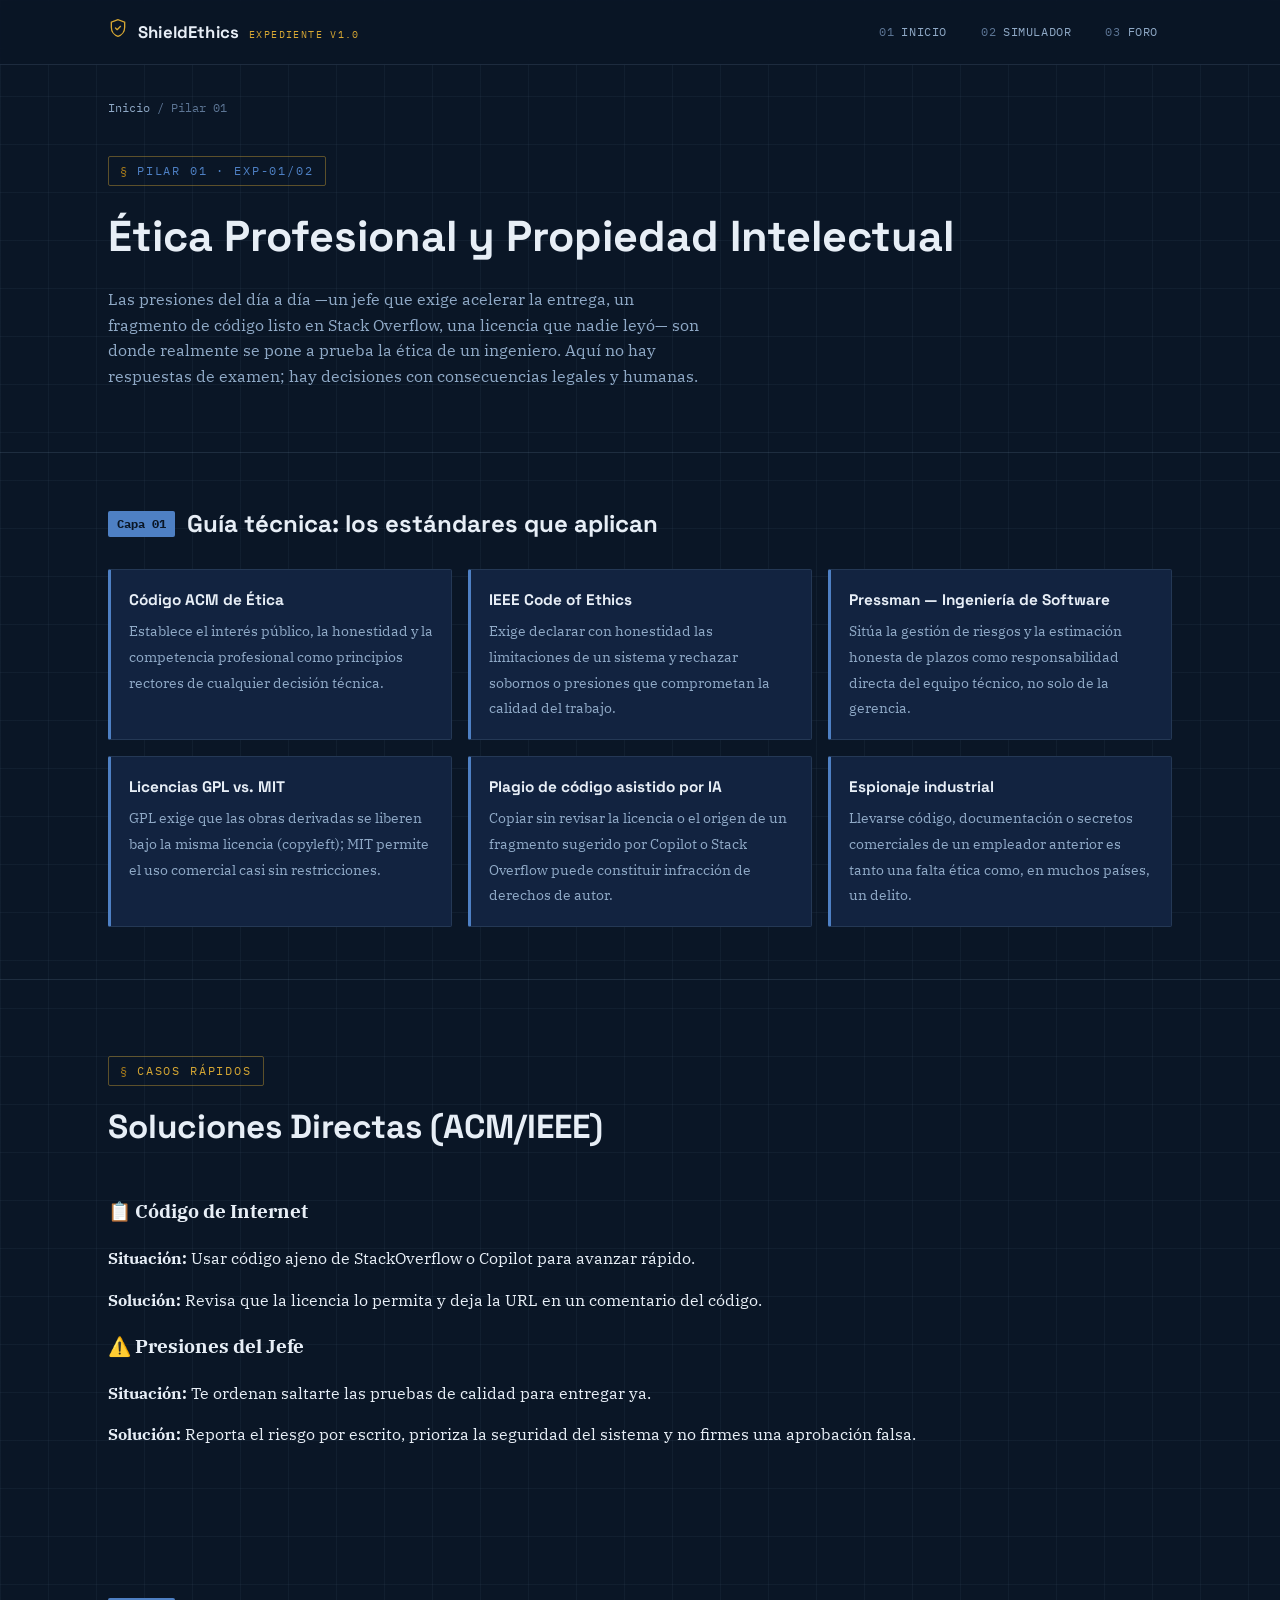
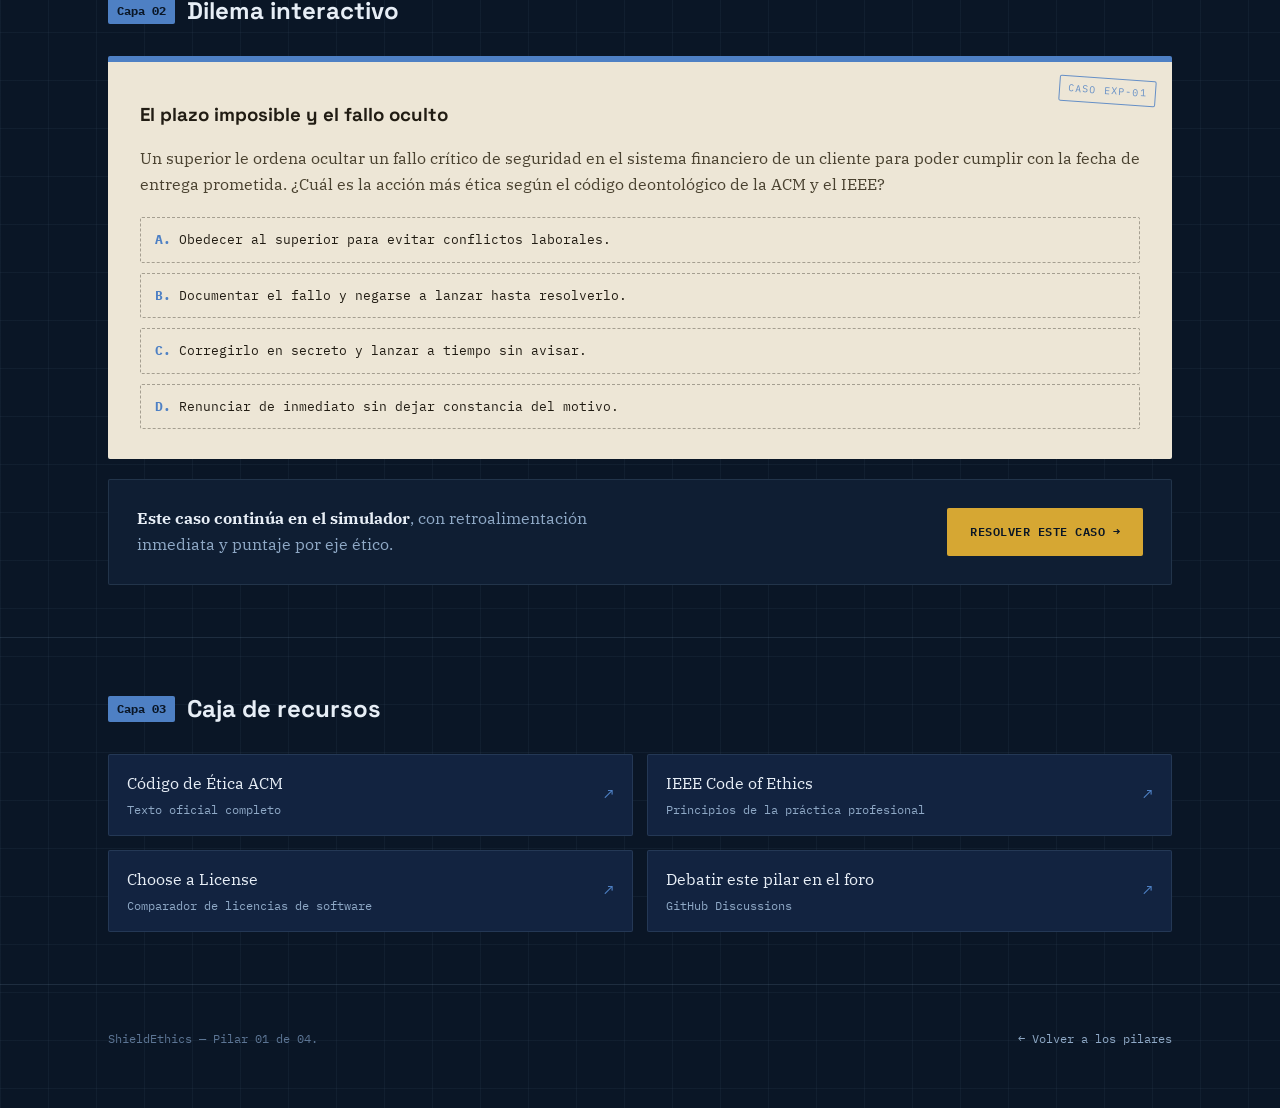
==== commit 6382e83d: "Update index.html" ====
--- a/01-etica-profesional-y-propiedad-intelectual/index.html
+++ b/01-etica-profesional-y-propiedad-intelectual/index.html
@@ -108,9 +108,6 @@
         <div><b>B.</b> Documentar el fallo y negarse a lanzar hasta resolverlo.</div>
         <div><b>C.</b> Corregirlo en secreto y lanzar a tiempo sin avisar.</div>
         <div><b>D.</b> Renunciar de inmediato sin dejar constancia del motivo.</div>
-        <h3>⚠️ Presiones del Jefe</h3>
-        <p><strong>Situación:</strong> Te ordenan saltarte las pruebas de calidad para entregar ya.</p>
-        <p><strong>Solución:</strong> Reporta el riesgo por escrito, prioriza la seguridad del sistema y no firmes una aprobación falsa.</p>
       </div>
     </div>
     <div class="cta-foro" style="margin-top:20px;">
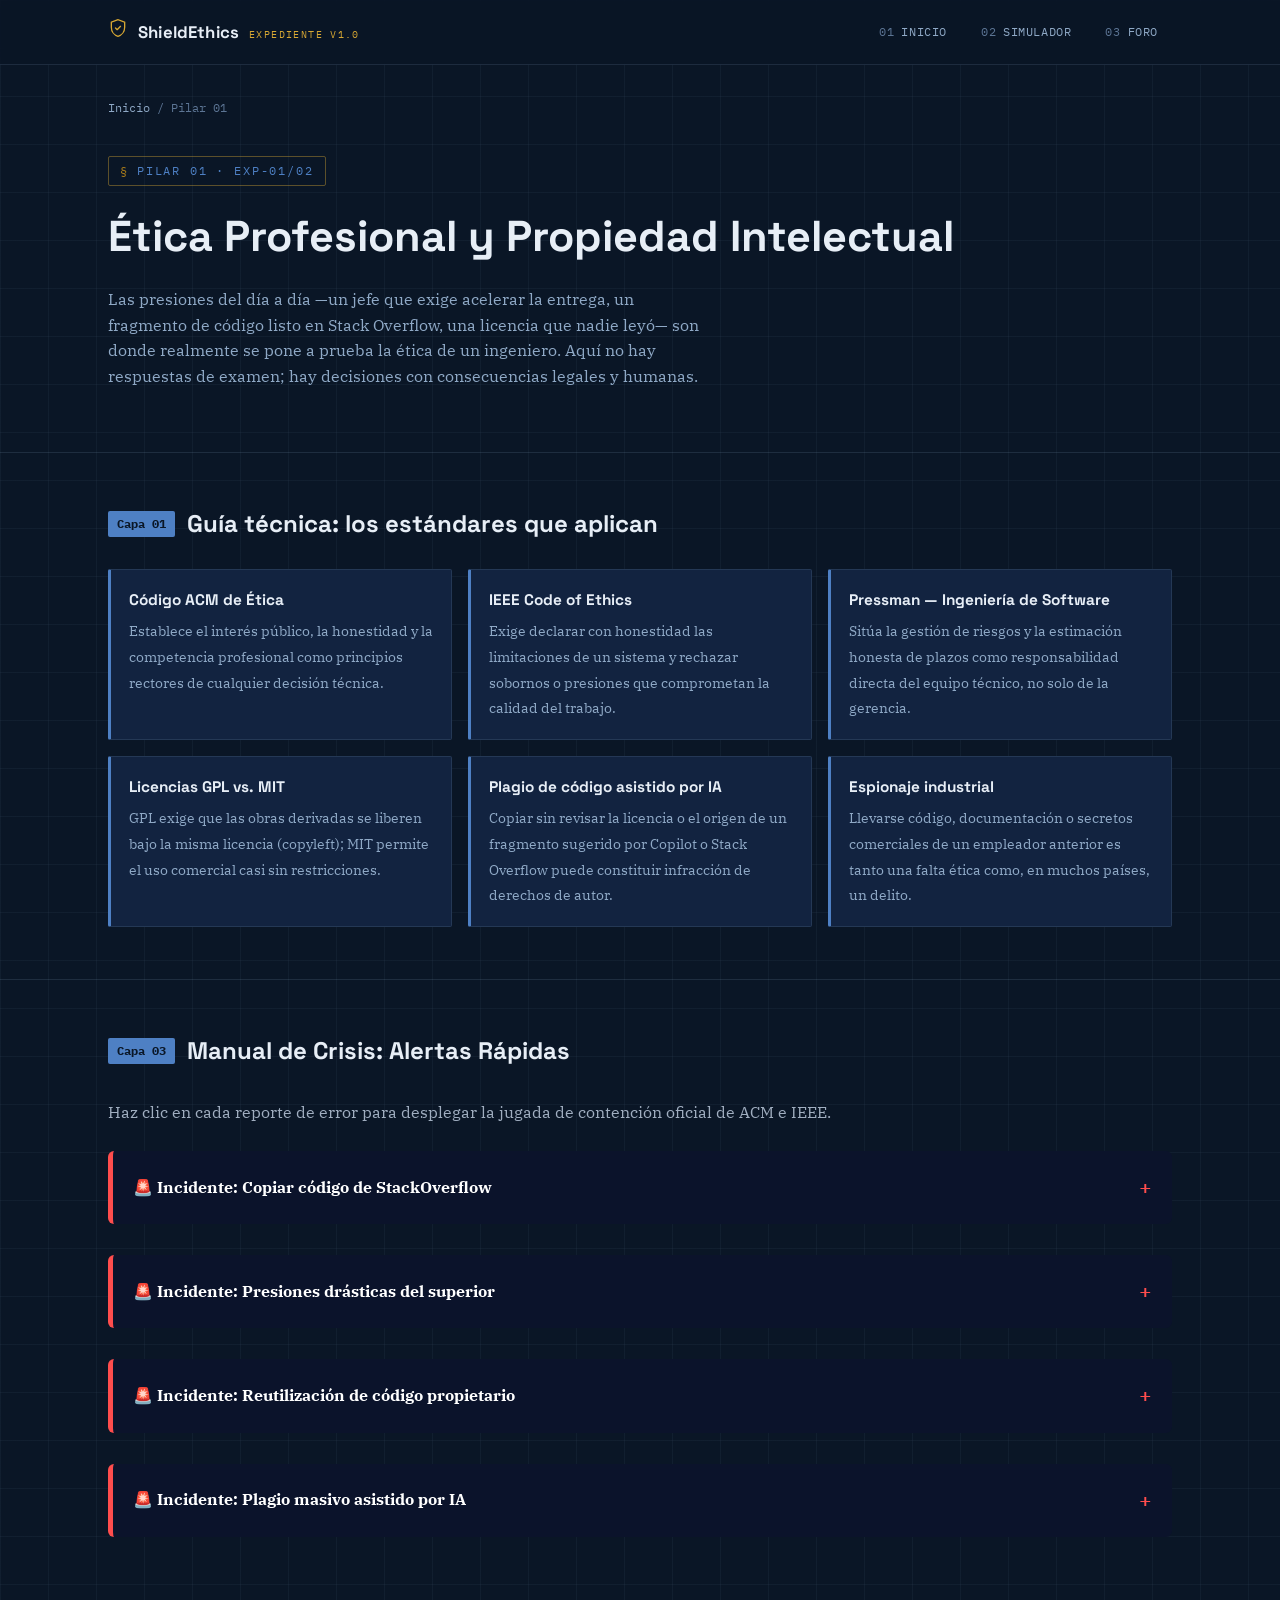
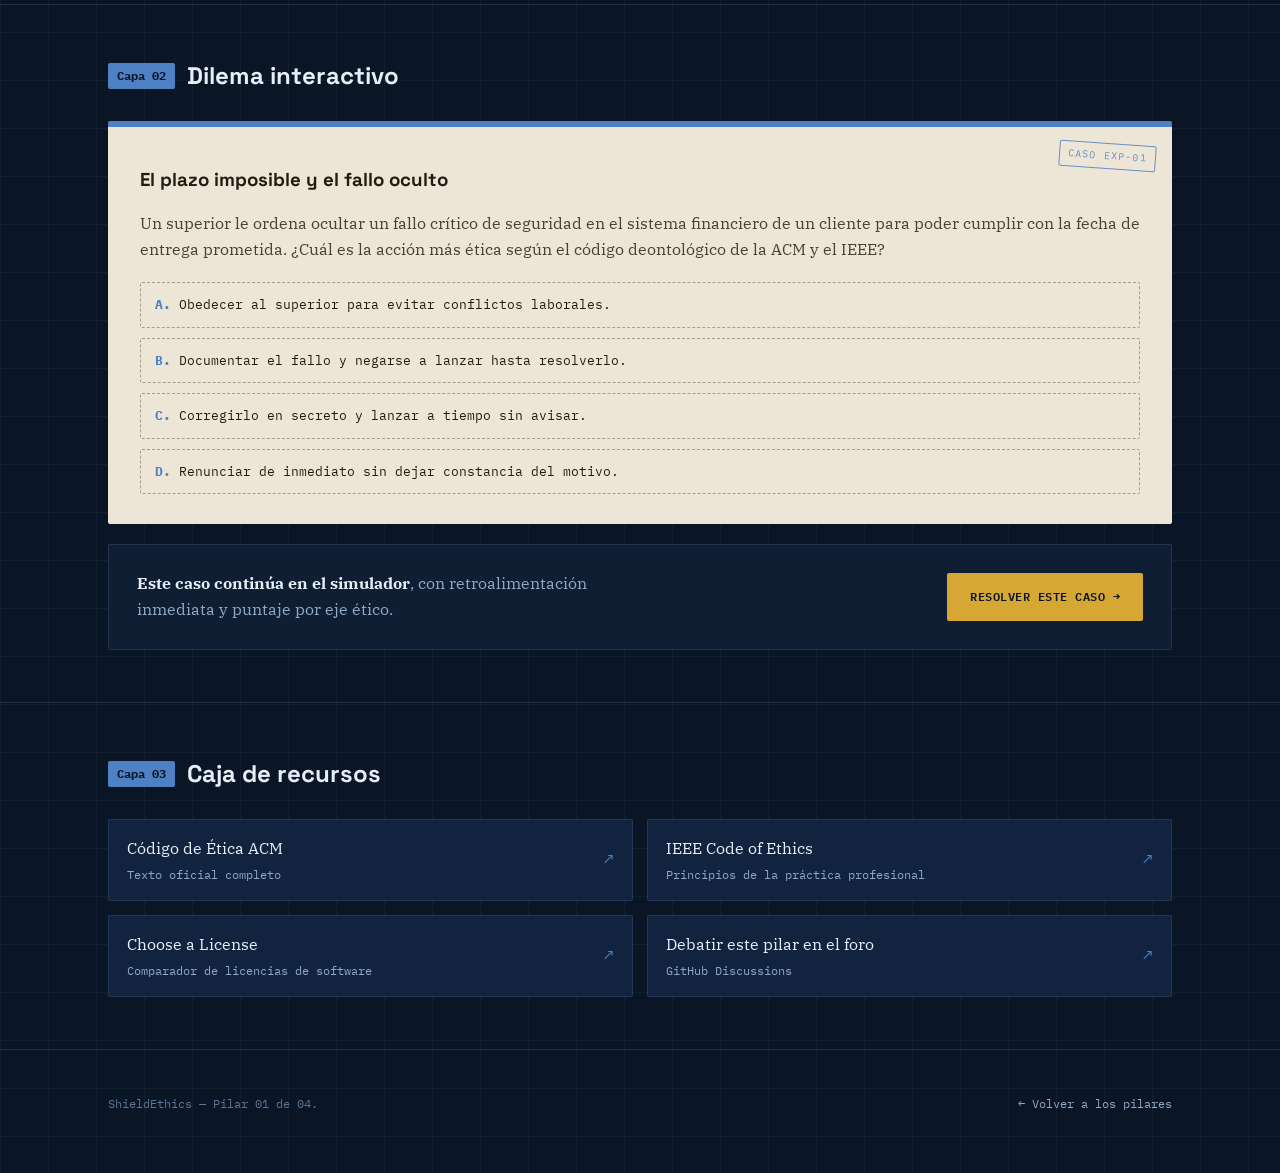
==== commit 8c494148: "Update index.html" ====
--- a/01-etica-profesional-y-propiedad-intelectual/index.html
+++ b/01-etica-profesional-y-propiedad-intelectual/index.html
@@ -72,26 +72,125 @@
   </div>
 </section>
 
-<section class="seccion" style="background: var(--bg-dark); border-top: 1px solid var(--border);">
-  <div class="contenedor">
-    <div class="seccion-cabecera">
-      <span class="eyebrow">Casos Rápidos</span>
-      <h2>Soluciones Directas (ACM/IEEE)</h2>
-    </div>
-    <div class="guia-grid">
-      <div class="guia-item">
-        <h3>📋 Código de Internet</h3>
-        <p><strong>Situación:</strong> Usar código ajeno de StackOverflow o Copilot para avanzar rápido.</p>
-        <p><strong>Solución:</strong> Revisa que la licencia lo permita y deja la URL en un comentario del código.</p>
-      </div>
-      <div class="guia-item">
-        <h3>⚠️ Presiones del Jefe</h3>
-        <p><strong>Situación:</strong> Te ordenan saltarte las pruebas de calidad para entregar ya.</p>
-        <p><strong>Solución:</strong> Reporta el riesgo por escrito, prioriza la seguridad del sistema y no firmes una aprobación falsa.</p>
-      </div>
-    </div>
-  </div>
-</section>
+<!-- ========================================== -->
+<!-- CAPA 03: MANUAL DE CRISIS (PILAR 01 - AZUL)-->
+<!-- ========================================== -->
+<section class="capa">
+    <div class="contenedor">
+        
+        <!-- TÍTULO CON LA ESTRUCTURA ORIGINAL NATIVA -->
+        <div class="capa-titulo" style="margin-bottom: 30px;">
+            <span class="num">Capa 03</span>
+            <h2>Manual de Crisis: Alertas Rápidas</h2>
+        </div>
+        
+        <!-- SUBTÍTULO ABAJO -->
+        <p style="color: #a0aec0; margin-bottom: 25px; font-size: 1rem;">Haz clic en cada reporte de error para desplegar la jugada de contención oficial de ACM e IEEE.</p>
+
+        <!-- CONTENEDOR DE LOS 4 TICKETS CORTOS AZULES -->
+        <div class="manual-incidentes-criticos" style="display: flex; flex-direction: column; gap: 16px;">
+            
+            <style>
+                .ticket-critico {
+                    background-color: #0b132b !important;
+                    border-radius: 6px !important;
+                    border-left: 5px solid #ff4d4d !important; /* Rojo: Alerta inicial */
+                    overflow: hidden;
+                    margin-bottom: 15px;
+                    transition: all 0.3s ease;
+                }
+                .ticket-critico[open] {
+                    border-left-color: #0077b6 !important; /* Azul tecnológico de tu pilar */
+                    background-color: #0f1c3f !important;
+                }
+                .ticket-critico summary {
+                    padding: 20px !important;
+                    display: flex !important;
+                    justify-content: space-between !important;
+                    align-items: center !important;
+                    cursor: pointer !important;
+                    color: #ffffff !important;
+                    font-weight: bold !important;
+                    list-style: none !important;
+                }
+                .ticket-critico summary::-webkit-details-marker { display: none; }
+                .ticket-critico[open] .txt-signo { color: #0077b6 !important; transform: rotate(45deg); }
+                
+                .bloque-alerta-interna { padding: 0 20px 20px 20px; }
+                .caja-situacion-amarilla {
+                    color: #ffb703 !important;
+                    font-size: 0.95rem;
+                    line-height: 1.6;
+                    margin-bottom: 12px;
+                }
+                .caja-jugada-azul {
+                    background-color: rgba(0, 119, 182, 0.08) !important; /* Fondo azul sutil */
+                    border: 1px solid rgba(0, 119, 182, 0.2) !important;
+                    padding: 15px !important;
+                    border-radius: 4px !important;
+                    color: #e2e8f0 !important;
+                    font-size: 0.95rem;
+                    line-height: 1.6;
+                }
+                .caja-jugada-azul strong { color: #0077b6 !important; }
+            </style>
+
+            <!-- TICKET 1 -->
+            <details class="ticket-critico">
+                <summary>🚨 Incidente: Copiar código de StackOverflow <span class="txt-signo" style="color: #ff4d4d; font-size: 1.3rem; transition: all 0.2s;">+</span></summary>
+                <div class="bloque-alerta-interna">
+                    <div class="caja-situacion-amarilla">
+                        <p><strong>⚠️ Situación:</strong> Copiaste código de StackOverflow para cerrar un ticket rápido y no sabes si es legal.</p>
+                    </div>
+                    <div class="caja-jugada-azul">
+                        <p><strong>🛠️ La Jugada:</strong> Revisa la licencia (MIT/GPL). Si pasa, pon la URL de origen en un comentario y salva tu portafolio.</p>
+                    </div>
+                </div>
+            </details>
+
+            <!-- TICKET 2 -->
+            <details class="ticket-critico">
+                <summary>🚨 Incidente: Presiones drásticas del superior <span class="txt-signo" style="color: #ff4d4d; font-size: 1.3rem; transition: all 0.2s;">+</span></summary>
+                <div class="bloque-alerta-interna">
+                    <div class="caja-situacion-amarilla">
+                        <p><strong>⚠️ Situación:</strong> Tu jefe te ordena saltarte el QA y las pruebas de estrés para subir a producción ¡ya!</p>
+                    </div>
+                    <div class="caja-jugada-azul">
+                        <p><strong>🛠️ La Jugada:</strong> Deja el riesgo técnico registrado por Slack o correo. No firmes la aprobación. Cúbrete las espaldas.</p>
+                    </div>
+                </div>
+            </details>
+
+            <!-- TICKET 3 -->
+            <details class="ticket-critico">
+                <summary>🚨 Incidente: Reutilización de código propietario <span class="txt-signo" style="color: #ff4d4d; font-size: 1.3rem; transition: all 0.2s;">+</span></summary>
+                <div class="bloque-alerta-interna">
+                    <div class="caja-situacion-amarilla">
+                        <p><strong>⚠️ Situación:</strong> Usas un algoritmo secreto de tu antiguo trabajo para resolver un bug actual.</p>
+                    </div>
+                    <div class="caja-jugada-azul">
+                        <p><strong>🛠️ La Jugada:</strong> Alto ahí, eso es espionaje industrial. Borra el archivo y reescribe la lógica usando librerías abiertas.</p>
+                    </div>
+                </div>
+            </details>
+
+            <!-- TICKET 4 -->
+            <details class="ticket-critico">
+                <summary>🚨 Incidente: Plagio masivo asistido por IA <span class="txt-signo" style="color: #ff4d4d; font-size: 1.3rem; transition: all 0.2s;">+</span></summary>
+                <div class="bloque-alerta-interna">
+                    <div class="caja-situacion-amarilla">
+                        <p><strong>⚠️ Situación:</strong> Copiar sin revisar bloques sugeridos por Copilot que infringen derechos de autor.</p>
+                    </div>
+                    <div class="caja-jugada-azul">
+                        <p><strong>🛠️ La Jugada:</strong> Audita los fragmentos generados por IA, elimina patrones propietarios directos y valida contra repositorios públicos.</p>
+                    </div>
+                </div>
+            </details>
+
+        </div>
+    </div>
+</section>
+
 
   <section class="capa">
   <div class="contenedor">
--- a/css/estilos.css
+++ b/css/estilos.css
@@ -466,3 +466,93 @@
 }
 footer a{ color:var(--text-muted); text-decoration:none; }
 footer a:hover{ color:var(--amber); }
+
+
+
+/* ========================================== */
+/* PANEL DE CRISIS: TARJETAS DE ALERTA AL ESTILO TICKETS */
+/* ========================================== */
+
+.manual-incidentes {
+    margin-top: 25px;
+    display: flex;
+    flex-direction: column;
+    gap: 16px;
+}
+
+/* 🔴 ESTADO CERRADO: Apariencia de Alerta Crítica/Ticket de Error */
+.ficha-acordeon {
+    background-color: #0b132b;
+    border-radius: 6px;
+    border-left: 5px solid #ff4d4d; /* Rojo brillante: Simula una alarma activa */
+    overflow: hidden;
+    transition: all 0.25s ease;
+}
+
+/* La cabecera del incidente */
+.ficha-acordeon summary {
+    padding: 18px 20px;
+    display: flex;
+    justify-content: space-between;
+    align-items: center;
+    cursor: pointer;
+    user-select: none;
+    color: #ffffff;
+    font-size: 1.05rem;
+    font-weight: bold;
+    list-style: none;
+}
+
+.ficha-acordeon summary::-webkit-details-marker {
+    display: none; /* Oculta la flecha nativa */
+}
+
+/* El indicador "+" a la derecha */
+.ficha-acordeon summary .toggle-icon {
+    color: #ff4d4d;
+    font-size: 1.3rem;
+    transition: transform 0.2s ease;
+}
+
+/* 🟢 ESTADO ABIERTO: Cambia a modo "Solución Mitigada" automáticamente */
+.ficha-acordeon[open] {
+    background-color: #0d1b3e; /* Fondo sutilmente más claro */
+    border-left-color: #2ec4b6; /* El borde cambia a verde: ¡Crisis resuelta! */
+}
+
+/* El icono gira y cambia a verde */
+.ficha-acordeon[open] summary .toggle-icon {
+    transform: rotate(45deg); /* El "+" se vuelve un "×" para cerrar */
+    color: #2ec4b6;
+}
+
+/* El contenedor interno desplegable de La Jugada */
+.ficha-contenido {
+    padding: 0 20px 20px 20px;
+    color: #a0aec0;
+    font-size: 0.95rem;
+    line-height: 1.6;
+    border-top: 1px solid rgba(255, 255, 255, 0.05);
+}
+
+/* Estilos internos para separar la Situación de la Jugada */
+.caso-bloque {
+    margin-top: 15px;
+}
+
+.caso-bloque.situacion strong {
+    color: #ffb703; /* Color naranja/amarillo para la advertencia */
+}
+
+.caso-bloque.jugada {
+    background-color: rgba(46, 196, 182, 0.05); /* Fondo verde sutil */
+    padding: 12px 15px;
+    border-radius: 4px;
+    border: 1px solid rgba(46, 196, 182, 0.15);
+    margin-top: 12px;
+}
+
+.caso-bloque.jugada strong {
+    color: #2ec4b6; /* Verde para la acción de éxito */
+}
+
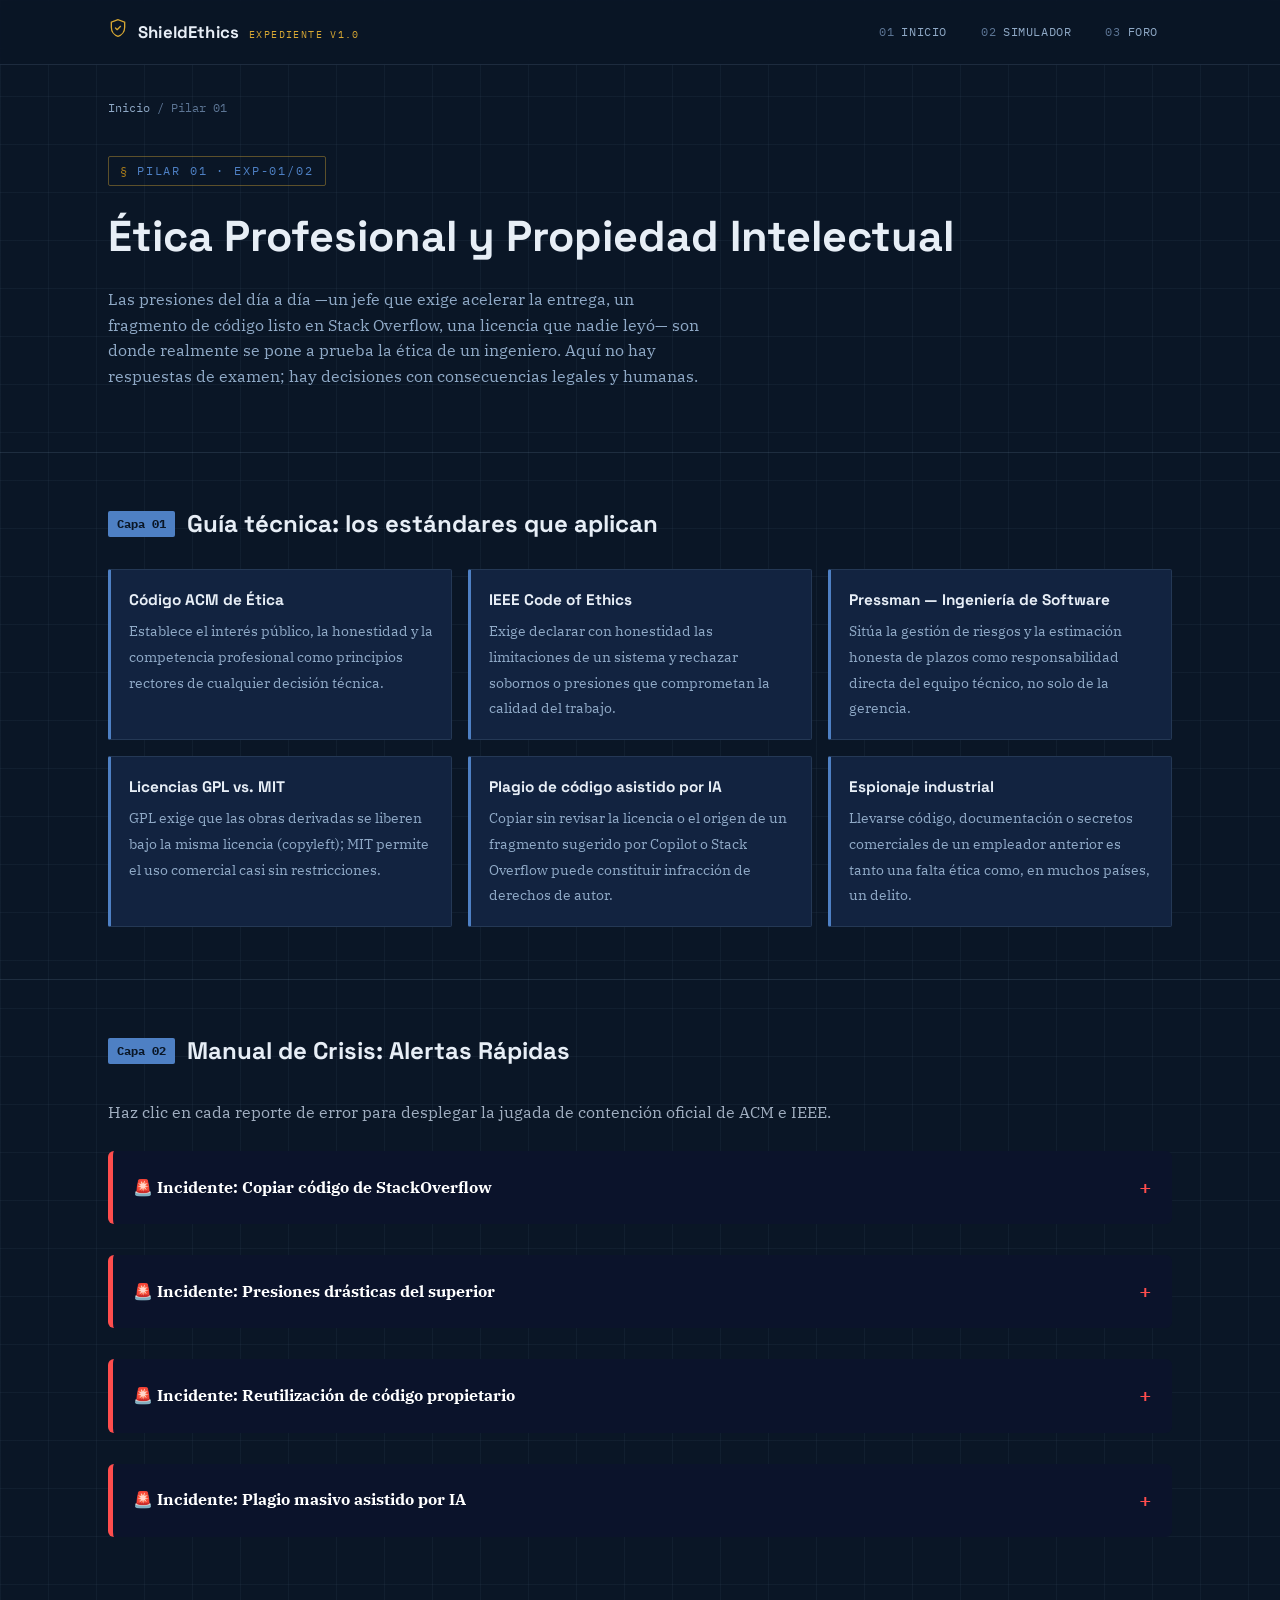
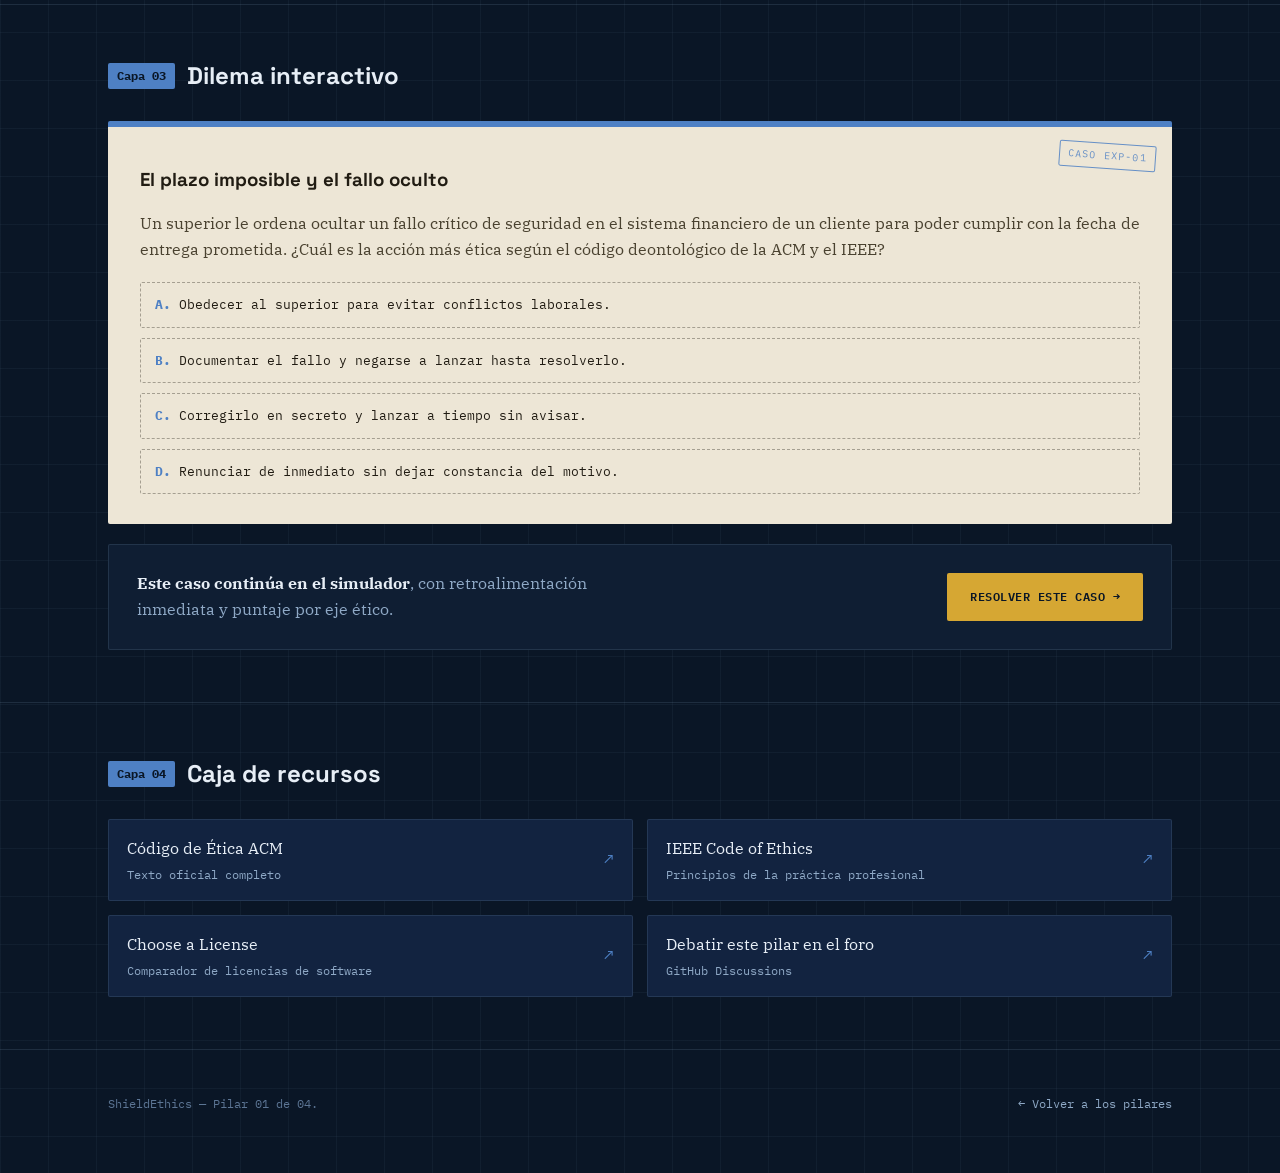
==== commit d4334b3d: "Update index.html" ====
--- a/01-etica-profesional-y-propiedad-intelectual/index.html
+++ b/01-etica-profesional-y-propiedad-intelectual/index.html
@@ -80,7 +80,7 @@
         
         <!-- TÍTULO CON LA ESTRUCTURA ORIGINAL NATIVA -->
         <div class="capa-titulo" style="margin-bottom: 30px;">
-            <span class="num">Capa 03</span>
+            <span class="num">Capa 02</span>
             <h2>Manual de Crisis: Alertas Rápidas</h2>
         </div>
         
@@ -195,7 +195,7 @@
   <section class="capa">
   <div class="contenedor">
     <div class="capa-titulo">
-      <span class="num">Capa 02</span>
+      <span class="num">Capa 03</span>
       <h2>Dilema interactivo</h2>
     </div>
     <div class="dilema">
@@ -219,7 +219,7 @@
 <section class="capa" style="border-bottom:none;">
   <div class="contenedor">
     <div class="capa-titulo">
-      <span class="num">Capa 03</span>
+      <span class="num">Capa 04</span>
       <h2>Caja de recursos</h2>
     </div>
     <div class="recursos">
